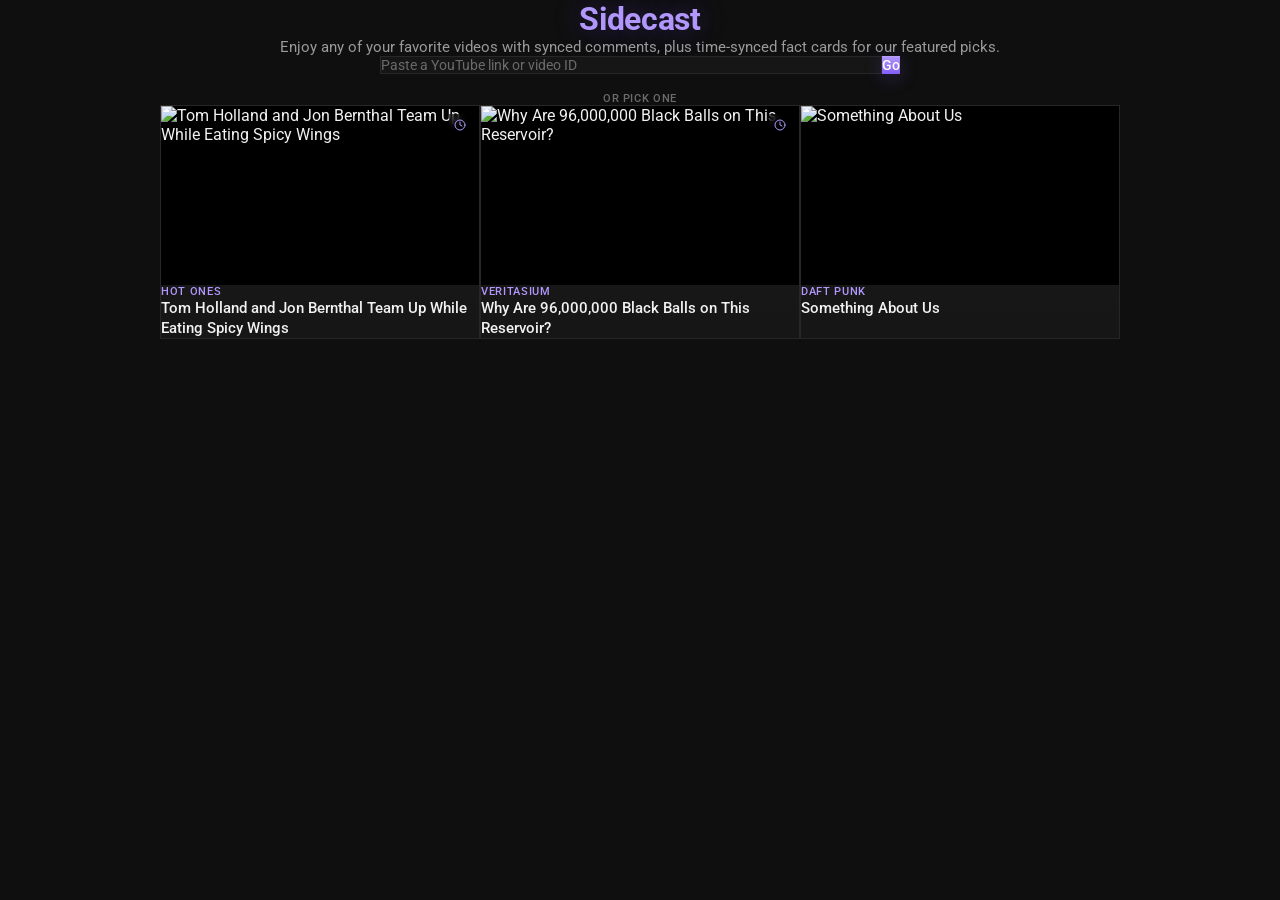
==== frontend/index.html @ b6b3f592 "soften the homepage tagline "Any of your favorite videos" now has an honest caveat - time-synced fac" ====
<!doctype html>
<html lang="en">
<head>
  <meta charset="utf-8" />
  <title>Sidecast</title>
  <link rel="preconnect" href="https://fonts.googleapis.com" />
  <link rel="preconnect" href="https://fonts.gstatic.com" crossorigin />
  <link
    rel="stylesheet"
    href="https://fonts.googleapis.com/css2?family=Roboto:wght@400;500;700&family=Roboto+Mono:wght@400;500&display=swap"
  />
  <link rel="stylesheet" href="https://unpkg.com/open-props" />
  <link rel="stylesheet" href="panel/panel.css" />
  <link rel="stylesheet" href="home.css" />
</head>
<body>
  <div class="home-title">Sidecast</div>
  <div class="home-tagline">Enjoy any of your favorite videos with synced comments, plus time-synced fact cards for our featured picks.</div>

  <form class="paste-form" id="paste-form" autocomplete="off">
    <input
      id="paste-input"
      type="text"
      placeholder="Paste a YouTube link or video ID"
      aria-label="YouTube link or video ID"
      spellcheck="false"
    />
    <button type="submit" id="paste-button">Go</button>
  </form>
  <div class="paste-error" id="paste-error"></div>

  <div class="home-section-label">or pick one</div>
  <div class="video-grid" id="video-grid"></div>

  <div id="modal-backdrop">
    <div id="modal-card">
      <a id="modal-back" class="icon-back-button" href="#" aria-label="Close" title="Close">&larr;</a>
      <div id="modal-thumb">
        <img id="modal-thumb-img" src="" alt="" />
        <button id="modal-start-button" type="button">Start Sidecast</button>
      </div>
      <div id="modal-info">
        <div id="modal-channel"></div>
        <div id="modal-title"></div>
      </div>
    </div>
  </div>

  <script type="module">
    import { API_BASE } from "./panel/panel.js";

    const VIDEOS = [
      {
        id: "mc9WVVAUQGE",
        title: "Tom Holland and Jon Bernthal Team Up While Eating Spicy Wings",
        channel: "Hot Ones",
        timeSynced: true,
      },
      {
        id: "uxPdPpi5W4o",
        title: "Why Are 96,000,000 Black Balls on This Reservoir?",
        channel: "Veritasium",
        timeSynced: true,
      },
      {
        id: "sOS9aOIXPEk",
        title: "Something About Us",
        channel: "Daft Punk",
      },
    ];

    const SYNC_ICON =
      '<svg viewBox="0 0 24 24" fill="none" stroke="currentColor" stroke-width="2" stroke-linecap="round" stroke-linejoin="round"><circle cx="12" cy="12" r="10"/><polyline points="12 6 12 12 16 14"/></svg>';

    // Local dev points the watch page at a local backend via ?api=...;
    // carry that through so this homepage works the same way whether it's
    // loaded locally or from the eventual hosted link.
    const api = new URLSearchParams(location.search).get("api");

    function watchUrl(videoId) {
      const params = new URLSearchParams({ v: videoId });
      if (api) params.set("api", api);
      return `webapp/index.html?${params.toString()}`;
    }

    const grid = document.getElementById("video-grid");
    for (const video of VIDEOS) {
      const card = document.createElement("a");
      card.className = "video-card";
      card.href = watchUrl(video.id);

      const syncBadge = video.timeSynced
        ? `<div class="sync-badge" title="Fact cards are synced to real moments in this video">${SYNC_ICON}</div>`
        : "";
      card.innerHTML = `
        <div class="video-thumb">
          <img src="https://img.youtube.com/vi/${video.id}/hqdefault.jpg" alt="${video.title}" loading="lazy" />
          ${syncBadge}
        </div>
        <div class="video-info">
          <div class="video-channel">${video.channel}</div>
          <div class="video-title">${video.title}</div>
        </div>
      `;
      // A real link (so right-click / open-in-new-tab still works and
      // falls back to the watch page's own start button), but a plain
      // click opens the start popup instead of navigating immediately.
      card.addEventListener("click", (e) => {
        e.preventDefault();
        openModal(video);
      });
      grid.appendChild(card);
    }

    // Accepts the shapes people actually paste: a full watch URL, a share
    // link, a /shorts/ or /embed/ URL, or the bare 11-character ID.
    function parseVideoId(raw) {
      const input = raw.trim();
      if (!input) return null;
      if (/^[\w-]{11}$/.test(input)) return input;

      let url;
      try {
        url = new URL(input.includes("://") ? input : `https://${input}`);
      } catch {
        return null;
      }

      const host = url.hostname.replace(/^www\./, "");
      if (host === "youtu.be") {
        const id = url.pathname.slice(1).split("/")[0];
        return /^[\w-]{11}$/.test(id) ? id : null;
      }
      if (host !== "youtube.com" && host !== "m.youtube.com" && host !== "music.youtube.com") {
        return null;
      }

      const v = url.searchParams.get("v");
      if (v && /^[\w-]{11}$/.test(v)) return v;

      const match = url.pathname.match(/^\/(?:shorts|embed|live|v)\/([\w-]{11})/);
      return match ? match[1] : null;
    }

    const pasteForm = document.getElementById("paste-form");
    const pasteInput = document.getElementById("paste-input");
    const pasteButton = document.getElementById("paste-button");
    const pasteError = document.getElementById("paste-error");

    pasteInput.addEventListener("input", () => {
      pasteError.textContent = "";
    });

    pasteForm.addEventListener("submit", async (e) => {
      e.preventDefault();
      const videoId = parseVideoId(pasteInput.value);
      if (!videoId) {
        pasteError.textContent = "That doesn't look like a YouTube link or video ID.";
        return;
      }

      pasteError.textContent = "";
      pasteButton.disabled = true;
      pasteButton.textContent = "…";

      // Look the video up before opening the modal so a typo'd-but-valid ID
      // fails here with a message, instead of opening a modal that then
      // breaks on the expensive preload.
      try {
        const res = await fetch(`${API_BASE}/video/${videoId}`);
        if (!res.ok) throw new Error(String(res.status));
        const meta = await res.json();
        openModal({ id: videoId, title: meta.title, channel: meta.channel_title });
      } catch (err) {
        console.error("video lookup failed", err);
        pasteError.textContent = "Couldn't find that video. Check the link and try again.";
      } finally {
        pasteButton.disabled = false;
        pasteButton.textContent = "Go";
      }
    });

    const backdrop = document.getElementById("modal-backdrop");
    const modalBack = document.getElementById("modal-back");
    const modalThumb = document.getElementById("modal-thumb");
    const modalThumbImg = document.getElementById("modal-thumb-img");
    const modalStartButton = document.getElementById("modal-start-button");
    const modalChannel = document.getElementById("modal-channel");
    const modalTitle = document.getElementById("modal-title");

    let activeVideo = null;

    function openModal(video) {
      activeVideo = video;
      modalThumbImg.src = `https://img.youtube.com/vi/${video.id}/hqdefault.jpg`;
      modalThumbImg.alt = video.title;
      modalChannel.textContent = video.channel;
      modalTitle.textContent = video.title;
      modalThumb.innerHTML = "";
      modalThumb.appendChild(modalThumbImg);
      modalThumb.appendChild(modalStartButton);
      modalStartButton.disabled = false;
      modalStartButton.textContent = "Start Sidecast";
      backdrop.classList.add("visible");
    }

    function closeModal() {
      backdrop.classList.remove("visible");
      activeVideo = null;
    }

    modalBack.addEventListener("click", (e) => {
      e.preventDefault();
      closeModal();
    });
    backdrop.addEventListener("click", (e) => {
      if (e.target === backdrop) closeModal();
    });
    document.addEventListener("keydown", (e) => {
      if (e.key === "Escape" && backdrop.classList.contains("visible")) closeModal();
    });

    // Fetch comments and insights (the expensive Gemini + Parallel Search
    // part) here, before navigating - so by the time the watch page opens,
    // the player, comments, and fact cards are all already ready, instead
    // of the viewer landing on a page that then has to load.
    modalStartButton.addEventListener("click", async () => {
      const video = activeVideo;
      if (!video) return;

      modalStartButton.disabled = true;
      modalThumb.innerHTML = `
        <div class="modal-loading">
          <div class="loading-spinner"></div>
          <div>Setting up Sidecast…</div>
        </div>
      `;

      try {
        const [commentsRes, insightsRes] = await Promise.all([
          fetch(`${API_BASE}/comments/${video.id}`),
          fetch(`${API_BASE}/video/${video.id}/insights`),
        ]);
        const [comments, insights] = await Promise.all([commentsRes.json(), insightsRes.json()]);
        sessionStorage.setItem(`sidecast:preload:${video.id}`, JSON.stringify({ comments, insights }));
      } catch (err) {
        console.error("preload failed, watch page will load its own data", err);
      }

      location.href = watchUrl(video.id);
    });
  </script>
</body>
</html>
---- frontend/panel/panel.css ----
:root {
  /* Open Props --violet-5 / --violet-3 - a calibrated token, not a guessed hex */
  --accent: #845ef7;
  --accent-text: #b197fc;
  --accent-soft: rgba(132, 94, 247, 0.14);
  --accent-border: rgba(132, 94, 247, 0.22);
  --accent-gradient: linear-gradient(180deg, var(--accent-text), var(--accent));

  /* A thin top-edge highlight, the way light catches the top of a glossy
     surface - layered onto box-shadow alongside a real shadow/glow, never
     used alone. */
  --gloss-highlight: inset 0 1px 0 rgba(255, 255, 255, 0.08);
  --gloss-glow: 0 4px 18px rgba(132, 94, 247, 0.25);
  --gloss-glow-strong: 0 6px 22px rgba(132, 94, 247, 0.4);

  --font-ui: "Roboto", -apple-system, BlinkMacSystemFont, sans-serif;
  --font-mono: "Roboto Mono", ui-monospace, "SFMono-Regular", monospace;
}

* {
  box-sizing: border-box;
}

body {
  margin: 0;
}

#app {
  position: relative;
  display: flex;
  height: 100vh;
  background: #0f0f0f;
  font-family: var(--font-ui);
}

.loading-spinner {
  width: 32px;
  height: 32px;
  border-radius: var(--radius-round);
  border: 3px solid var(--accent-soft);
  border-top-color: var(--accent);
  animation: spin 0.9s linear infinite;
}

@keyframes spin {
  to {
    transform: rotate(360deg);
  }
}

#start-feed {
  height: 100%;
  display: flex;
  flex-direction: column;
  align-items: center;
  justify-content: center;
  gap: var(--size-4);
  padding: var(--size-6);
  text-align: center;
}

#start-feed-button {
  padding: 10px 20px;
  border: none;
  border-radius: var(--radius-2);
  background: var(--accent-gradient);
  color: #fff;
  font-family: var(--font-ui);
  font-size: 14px;
  font-weight: 500;
  cursor: pointer;
  box-shadow: var(--gloss-highlight), var(--gloss-glow);
  transition: box-shadow 0.15s var(--ease-2), transform 0.15s var(--ease-2), filter 0.15s var(--ease-2);
}

#start-feed-button:hover {
  filter: brightness(1.08);
  box-shadow: var(--gloss-highlight), var(--gloss-glow-strong);
  transform: translateY(-1px);
}

#start-feed-button:active {
  transform: translateY(0);
  filter: brightness(0.96);
}

#start-feed-hint {
  max-width: 220px;
  font-family: var(--font-mono);
  font-size: 12px;
  color: #9a9a9a;
  line-height: 1.4;
}

#main {
  flex: 1 1 auto;
  display: flex;
  flex-direction: column;
  min-width: 360px;
}

#divider {
  flex: 0 0 6px;
  position: relative;
  cursor: col-resize;
}

#divider::after {
  content: "";
  position: absolute;
  inset: 0 2px;
  background: #303030;
  transition: background 0.15s ease;
}

#divider:hover::after,
#divider.dragging::after {
  background: var(--accent);
}

#video-header {
  display: flex;
  align-items: center;
  gap: var(--size-3);
  padding: var(--size-3) var(--size-4);
  border-bottom: 1px solid #272727;
}

/* Shared by the watch page's back-to-homepage arrow and the homepage
   picker's own back arrow (in its video-start popup), so both read as the
   same control. */
.icon-back-button {
  flex: 0 0 auto;
  display: inline-flex;
  align-items: center;
  justify-content: center;
  width: 32px;
  height: 32px;
  border-radius: var(--radius-2);
  background: linear-gradient(180deg, var(--accent-border), var(--accent-soft));
  border: 1px solid var(--accent-border);
  color: var(--accent-text);
  font-size: 16px;
  line-height: 1;
  text-decoration: none;
  box-shadow: var(--gloss-highlight);
  backdrop-filter: blur(6px);
  transition: box-shadow 0.15s var(--ease-2), background 0.15s var(--ease-2);
  cursor: pointer;
}

.icon-back-button:hover {
  background: linear-gradient(180deg, var(--accent-border), var(--accent-border));
  box-shadow: var(--gloss-highlight), var(--gloss-glow);
}

#video-meta {
  flex: 1;
  min-width: 0;
}

#video-title {
  font-size: 15px;
  font-weight: 500;
  color: #f1f1f1;
  line-height: 1.35;
}

#video-channel {
  margin-top: var(--size-1);
  font-family: var(--font-mono);
  font-size: 12px;
  color: #aaa;
}

#player {
  flex: 1;
  min-height: 0;
}

#chat-column {
  position: relative;
  flex: 0 0 auto;
  width: 380px;
  min-width: 280px;
  display: flex;
  flex-direction: column;
}

.panel-label {
  display: flex;
  align-items: center;
  justify-content: space-between;
  gap: var(--size-2);
  padding: var(--size-3) var(--size-4);
  font-family: var(--font-mono);
  font-size: 11px;
  font-weight: 500;
  letter-spacing: 0.06em;
  text-transform: uppercase;
  color: var(--accent-text);
  border-bottom: 1px solid #272727;
}

.fact-timeline {
  flex: 0 0 auto;
  border-bottom: 1px solid #272727;
  background: linear-gradient(180deg, #1c1c1c, #161616);
}

.fact-timeline-toggle {
  width: 100%;
  display: flex;
  align-items: center;
  gap: var(--size-2);
  padding: var(--size-2) var(--size-4);
  border: none;
  background: none;
  color: var(--accent-text);
  font-family: var(--font-mono);
  font-size: 11px;
  font-weight: 500;
  letter-spacing: 0.06em;
  text-transform: uppercase;
  cursor: pointer;
}

.fact-timeline-title {
  flex: 1;
  text-align: left;
}

.fact-timeline-count {
  padding: 1px 6px;
  border-radius: var(--radius-round);
  background: var(--accent-border);
  font-size: 10px;
}

.fact-timeline-toggle svg {
  flex: 0 0 auto;
  width: 14px;
  height: 14px;
  transition: transform 0.15s var(--ease-2);
}

.fact-timeline.expanded .fact-timeline-toggle svg {
  transform: rotate(180deg);
}

.fact-timeline-list {
  max-height: 0;
  overflow: hidden;
  transition: max-height 0.2s var(--ease-2);
}

.fact-timeline.expanded .fact-timeline-list {
  max-height: 260px;
  overflow-y: auto;
}

.fact-timeline-item {
  width: 100%;
  display: flex;
  align-items: center;
  gap: var(--size-2);
  padding: var(--size-2) var(--size-4);
  border: none;
  border-top: 1px solid #1e1e1e;
  background: none;
  color: inherit;
  text-align: left;
  cursor: pointer;
  transition: background 0.1s var(--ease-2);
}

.fact-timeline-item:hover {
  background: var(--accent-soft);
}

.fact-timeline-item-icon {
  flex: 0 0 auto;
  display: flex;
  color: var(--accent-text);
}

.fact-timeline-item-icon svg {
  width: 14px;
  height: 14px;
}

.fact-timeline-item-headline {
  flex: 1;
  min-width: 0;
  font-size: 12px;
  color: #e1e1e1;
  overflow: hidden;
  text-overflow: ellipsis;
  white-space: nowrap;
}

.fact-timeline-item-time {
  flex: 0 0 auto;
  font-family: var(--font-mono);
  font-size: 11px;
  color: var(--accent-text);
}

#panel {
  flex: 1;
  overflow-y: auto;
  min-height: 0;
}

.comment-list {
  display: flex;
  flex-direction: column;
}

.loading {
  padding: var(--size-4);
  font-family: var(--font-mono);
  font-size: 12px;
  color: #aaa;
}

.summary-card {
  padding: var(--size-4);
  border-bottom: 1px solid #272727;
  background: linear-gradient(180deg, #1c1c1c, #161616);
  box-shadow: inset 0 1px 0 rgba(255, 255, 255, 0.04);
}

.summary-label {
  font-family: var(--font-mono);
  font-size: 11px;
  font-weight: 500;
  text-transform: uppercase;
  letter-spacing: 0.06em;
  color: #8a8a8a;
  margin-bottom: var(--size-2);
}

.summary-text {
  font-size: 13px;
  color: #e1e1e1;
  line-height: 1.5;
}

.comment-feed {
  display: flex;
  flex-direction: column;
}

.comment {
  display: flex;
  gap: var(--size-3);
  padding: var(--size-2) var(--size-4);
  border-bottom: 1px solid #1e1e1e;
}

.avatar {
  flex-shrink: 0;
  width: 32px;
  height: 32px;
  border-radius: var(--radius-round);
  object-fit: cover;
  background: #272727;
}

.comment-body {
  flex: 1;
  min-width: 0;
}

.comment-header {
  display: flex;
  align-items: baseline;
  flex-wrap: wrap;
  gap: var(--size-2);
  margin-bottom: 2px;
}

.author {
  font-weight: 500;
  font-size: 13px;
  color: #f1f1f1;
}

.posted-at {
  font-family: var(--font-mono);
  font-size: 11px;
  color: #8a8a8a;
}

.comment-text {
  font-size: 13px;
  color: #e1e1e1;
  line-height: 1.4;
  white-space: pre-wrap;
  overflow-wrap: anywhere;
}

.likes {
  display: inline-flex;
  align-items: center;
  gap: 4px;
  margin-top: var(--size-1);
  font-family: var(--font-mono);
  font-size: 11px;
  color: #8a8a8a;
}

.likes svg {
  width: 13px;
  height: 13px;
}

.insight-card {
  padding: var(--size-2) var(--size-4);
  border-bottom: 1px solid #1e1e1e;
  background: linear-gradient(180deg, var(--accent-soft), rgba(132, 94, 247, 0.06));
  border-left: 3px solid var(--accent);
  box-shadow: inset 0 1px 0 rgba(255, 255, 255, 0.05);
}

.insight-label {
  display: inline-flex;
  align-items: center;
  gap: 4px;
  font-family: var(--font-mono);
  font-size: 10px;
  font-weight: 500;
  text-transform: uppercase;
  letter-spacing: 0.06em;
  color: var(--accent-text);
  background: var(--accent-border);
  padding: 2px var(--size-2);
  border-radius: var(--radius-round);
  margin-bottom: var(--size-1);
}

.insight-label svg {
  width: 11px;
  height: 11px;
}

.insight-headline {
  font-size: 14px;
  font-weight: 700;
  color: #f1f1f1;
  line-height: 1.3;
  margin-bottom: 4px;
}

.insight-video-reference {
  font-size: 11px;
  font-style: italic;
  color: #8a8a8a;
  line-height: 1.4;
  margin-bottom: var(--size-2);
  padding-left: 6px;
  border-left: 2px solid var(--accent-border);
}

.insight-text {
  font-size: 13px;
  color: #ede9fe;
  line-height: 1.4;
}

.insight-source {
  display: inline-flex;
  align-items: center;
  gap: 4px;
  margin-top: var(--size-2);
  font-family: var(--font-mono);
  font-size: 11px;
  color: var(--accent-text);
  text-decoration: none;
}

.insight-source svg {
  width: 12px;
  height: 12px;
}

.insight-source:hover {
  text-decoration: underline;
}

.jump-to-current {
  position: absolute;
  bottom: var(--size-4);
  left: 50%;
  z-index: 5;
  display: flex;
  align-items: center;
  gap: 6px;
  padding: 8px 16px;
  border: 1px solid var(--accent-border);
  border-radius: var(--radius-round);
  background: linear-gradient(180deg, var(--accent-border), var(--accent-soft));
  backdrop-filter: blur(6px);
  color: var(--accent-text);
  font-family: var(--font-mono);
  font-size: 12px;
  font-weight: 500;
  cursor: pointer;
  box-shadow: var(--gloss-highlight), 0 4px 14px rgba(0, 0, 0, 0.35), var(--gloss-glow);
  opacity: 0;
  pointer-events: none;
  transform: translate(-50%, 8px);
  transition: opacity 0.2s var(--ease-2), transform 0.2s var(--ease-2);
}

.jump-to-current.visible {
  opacity: 1;
  pointer-events: auto;
  transform: translate(-50%, 0);
}

.jump-to-current svg {
  width: 14px;
  height: 14px;
}
---- frontend/home.css ----
body {
  margin: 0;
  min-height: 100vh;
  background: #0f0f0f;
  font-family: var(--font-ui);
  color: #f1f1f1;
  display: flex;
  flex-direction: column;
  align-items: center;
  padding: var(--size-8) var(--size-4);
}

.home-title {
  font-size: 32px;
  font-weight: 700;
  letter-spacing: -0.01em;
  color: var(--accent-text);
  text-shadow: 0 0 28px rgba(132, 94, 247, 0.35);
}

.home-tagline {
  margin-top: var(--size-2);
  color: #9a9a9a;
  font-size: 15px;
}

.paste-form {
  margin-top: var(--size-7);
  display: flex;
  gap: var(--size-2);
  width: 100%;
  max-width: 520px;
}

#paste-input {
  flex: 1;
  min-width: 0;
  padding: 11px var(--size-4);
  border-radius: var(--radius-round);
  border: 1px solid #272727;
  background: #161616;
  color: #f1f1f1;
  font-family: var(--font-ui);
  font-size: 14px;
  transition: border-color 0.15s var(--ease-2), box-shadow 0.15s var(--ease-2);
}

#paste-input::placeholder {
  color: #6b6b6b;
}

#paste-input:focus {
  outline: none;
  border-color: var(--accent-border);
  box-shadow: var(--gloss-glow);
}

#paste-button {
  flex: none;
  padding: 11px var(--size-5);
  border: none;
  border-radius: var(--radius-round);
  background: var(--accent-gradient);
  color: #fff;
  font-family: var(--font-ui);
  font-size: 14px;
  font-weight: 500;
  cursor: pointer;
  box-shadow: var(--gloss-highlight), var(--gloss-glow);
  transition: filter 0.15s var(--ease-2), transform 0.15s var(--ease-2);
}

#paste-button:hover:not(:disabled) {
  filter: brightness(1.08);
  transform: translateY(-1px);
}

#paste-button:disabled {
  opacity: 0.6;
  cursor: default;
}

.paste-error {
  margin-top: var(--size-2);
  min-height: 18px;
  font-size: 13px;
  color: #f2777a;
}

.home-section-label {
  margin-top: var(--size-5);
  font-size: 11px;
  font-weight: 500;
  letter-spacing: 0.06em;
  text-transform: uppercase;
  color: #6b6b6b;
}

.video-grid {
  margin-top: var(--size-4);
  display: grid;
  grid-template-columns: repeat(auto-fit, minmax(280px, 1fr));
  gap: var(--size-6);
  width: 100%;
  max-width: 960px;
}

.video-card {
  display: flex;
  flex-direction: column;
  border-radius: var(--radius-3);
  overflow: hidden;
  background: linear-gradient(180deg, #1c1c1c, #161616);
  border: 1px solid #272727;
  text-decoration: none;
  color: inherit;
  box-shadow: inset 0 1px 0 rgba(255, 255, 255, 0.04);
  transition: border-color 0.15s var(--ease-2), transform 0.15s var(--ease-2), box-shadow 0.15s var(--ease-2);
}

.video-card:hover {
  border-color: var(--accent-border);
  transform: translateY(-2px);
  box-shadow: inset 0 1px 0 rgba(255, 255, 255, 0.04), var(--gloss-glow);
}

.video-card:hover .video-thumb img {
  transform: scale(1.03);
}

.video-thumb {
  position: relative;
  aspect-ratio: 16 / 9;
  overflow: hidden;
  background: #000;
}

.video-thumb img {
  width: 100%;
  height: 100%;
  object-fit: cover;
  display: block;
  transition: transform 0.2s var(--ease-2);
}

.sync-badge {
  position: absolute;
  top: 8px;
  right: 8px;
  display: flex;
  align-items: center;
  justify-content: center;
  width: 22px;
  height: 22px;
  border-radius: var(--radius-round);
  background: rgba(0, 0, 0, 0.55);
  backdrop-filter: blur(4px);
  color: var(--accent-text);
}

.sync-badge svg {
  width: 12px;
  height: 12px;
}

.video-info {
  padding: var(--size-4);
  display: flex;
  flex-direction: column;
  gap: var(--size-1);
}

.video-channel {
  font-size: 11px;
  font-weight: 500;
  letter-spacing: 0.06em;
  text-transform: uppercase;
  color: var(--accent-text);
}

.video-title {
  font-size: 15px;
  font-weight: 500;
  line-height: 1.35;
}

#modal-backdrop {
  position: fixed;
  inset: 0;
  z-index: 50;
  display: flex;
  align-items: center;
  justify-content: center;
  background: rgba(0, 0, 0, 0.6);
  backdrop-filter: blur(4px);
  opacity: 0;
  pointer-events: none;
  transition: opacity 0.15s var(--ease-2);
}

#modal-backdrop.visible {
  opacity: 1;
  pointer-events: auto;
}

#modal-card {
  position: relative;
  width: 100%;
  max-width: 420px;
  margin: var(--size-4);
  border-radius: var(--radius-3);
  overflow: hidden;
  background: linear-gradient(180deg, #1c1c1c, #161616);
  border: 1px solid var(--accent-border);
  box-shadow: inset 0 1px 0 rgba(255, 255, 255, 0.04), 0 20px 60px rgba(0, 0, 0, 0.5), var(--gloss-glow);
}

#modal-back {
  position: absolute;
  top: var(--size-3);
  left: var(--size-3);
  z-index: 2;
}

#modal-thumb {
  position: relative;
  aspect-ratio: 16 / 9;
  background: #000;
}

#modal-thumb img {
  width: 100%;
  height: 100%;
  object-fit: cover;
  display: block;
}

#modal-start-button {
  position: absolute;
  top: 50%;
  left: 50%;
  transform: translate(-50%, -50%);
  padding: 12px 24px;
  border: none;
  border-radius: var(--radius-round);
  background: var(--accent-gradient);
  color: #fff;
  font-family: var(--font-ui);
  font-size: 15px;
  font-weight: 500;
  cursor: pointer;
  box-shadow: var(--gloss-highlight), 0 6px 20px rgba(0, 0, 0, 0.45), var(--gloss-glow-strong);
  transition: filter 0.15s var(--ease-2), transform 0.15s var(--ease-2);
}

#modal-start-button:hover {
  filter: brightness(1.08);
  transform: translate(-50%, -50%) translateY(-1px);
}

#modal-start-button:disabled {
  opacity: 0;
  pointer-events: none;
}

.modal-loading {
  position: absolute;
  inset: 0;
  display: flex;
  flex-direction: column;
  align-items: center;
  justify-content: center;
  gap: var(--size-3);
  background: rgba(0, 0, 0, 0.55);
  font-family: var(--font-mono);
  font-size: 13px;
  color: #ede9fe;
}

#modal-info {
  padding: var(--size-4);
}

#modal-channel {
  font-size: 11px;
  font-weight: 500;
  letter-spacing: 0.06em;
  text-transform: uppercase;
  color: var(--accent-text);
}

#modal-title {
  margin-top: var(--size-1);
  font-size: 15px;
  font-weight: 500;
  line-height: 1.35;
}
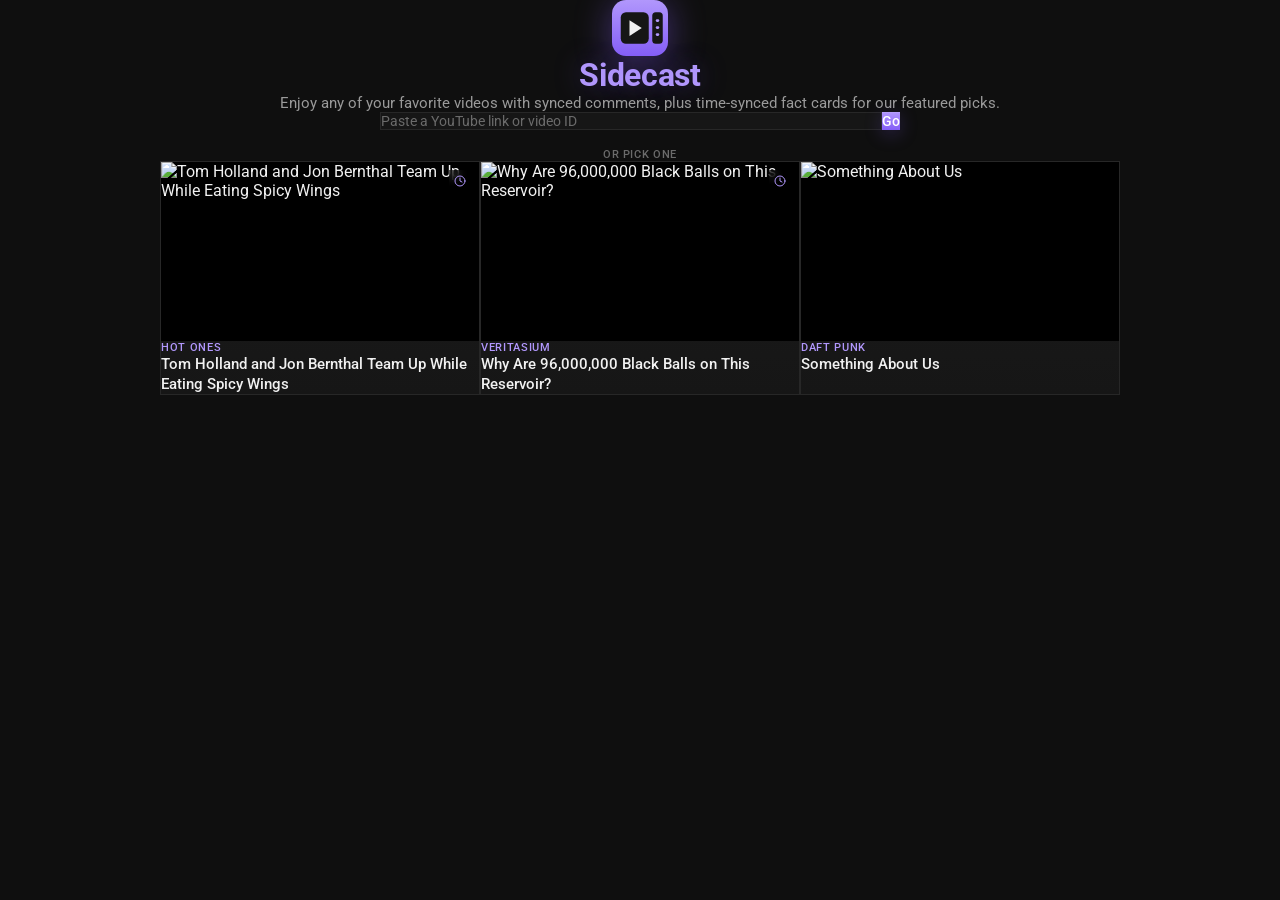
==== commit ab549098: "add a logo/favicon, use it for loading states A simple mark - a video frame with a play triangle, pa" ====
--- a/frontend/index.html
+++ b/frontend/index.html
@@ -3,6 +3,7 @@
 <head>
   <meta charset="utf-8" />
   <title>Sidecast</title>
+  <link rel="icon" type="image/svg+xml" href="favicon.svg" />
   <link rel="preconnect" href="https://fonts.googleapis.com" />
   <link rel="preconnect" href="https://fonts.gstatic.com" crossorigin />
   <link
@@ -14,6 +15,7 @@
   <link rel="stylesheet" href="home.css" />
 </head>
 <body>
+  <img class="home-logo" src="favicon.svg" alt="" />
   <div class="home-title">Sidecast</div>
   <div class="home-tagline">Enjoy any of your favorite videos with synced comments, plus time-synced fact cards for our featured picks.</div>
 
@@ -231,7 +233,7 @@
       modalStartButton.disabled = true;
       modalThumb.innerHTML = `
         <div class="modal-loading">
-          <div class="loading-spinner"></div>
+          <img class="loading-spinner" src="favicon.svg" alt="" />
           <div>Setting up Sidecast…</div>
         </div>
       `;
--- a/frontend/panel/panel.css
+++ b/frontend/panel/panel.css
@@ -36,10 +36,8 @@
 .loading-spinner {
   width: 32px;
   height: 32px;
-  border-radius: var(--radius-round);
-  border: 3px solid var(--accent-soft);
-  border-top-color: var(--accent);
-  animation: spin 0.9s linear infinite;
+  animation: spin 1.1s linear infinite;
+  filter: drop-shadow(0 2px 10px rgba(132, 94, 247, 0.5));
 }
 
 @keyframes spin {
--- a/frontend/home.css
+++ b/frontend/home.css
@@ -10,7 +10,14 @@
   padding: var(--size-8) var(--size-4);
 }
 
+.home-logo {
+  width: 56px;
+  height: 56px;
+  filter: drop-shadow(0 4px 18px rgba(132, 94, 247, 0.45));
+}
+
 .home-title {
+  margin-top: var(--size-3);
   font-size: 32px;
   font-weight: 700;
   letter-spacing: -0.01em;
@@ -233,6 +240,15 @@
   height: 100%;
   object-fit: cover;
   display: block;
+}
+
+/* Beats the rule above on specificity - without this, the loading logo
+   (also an <img> inside #modal-thumb) inherits width/height:100% and fills
+   the whole thumbnail instead of staying icon-sized. */
+#modal-thumb img.loading-spinner {
+  width: 32px;
+  height: 32px;
+  object-fit: contain;
 }
 
 #modal-start-button {
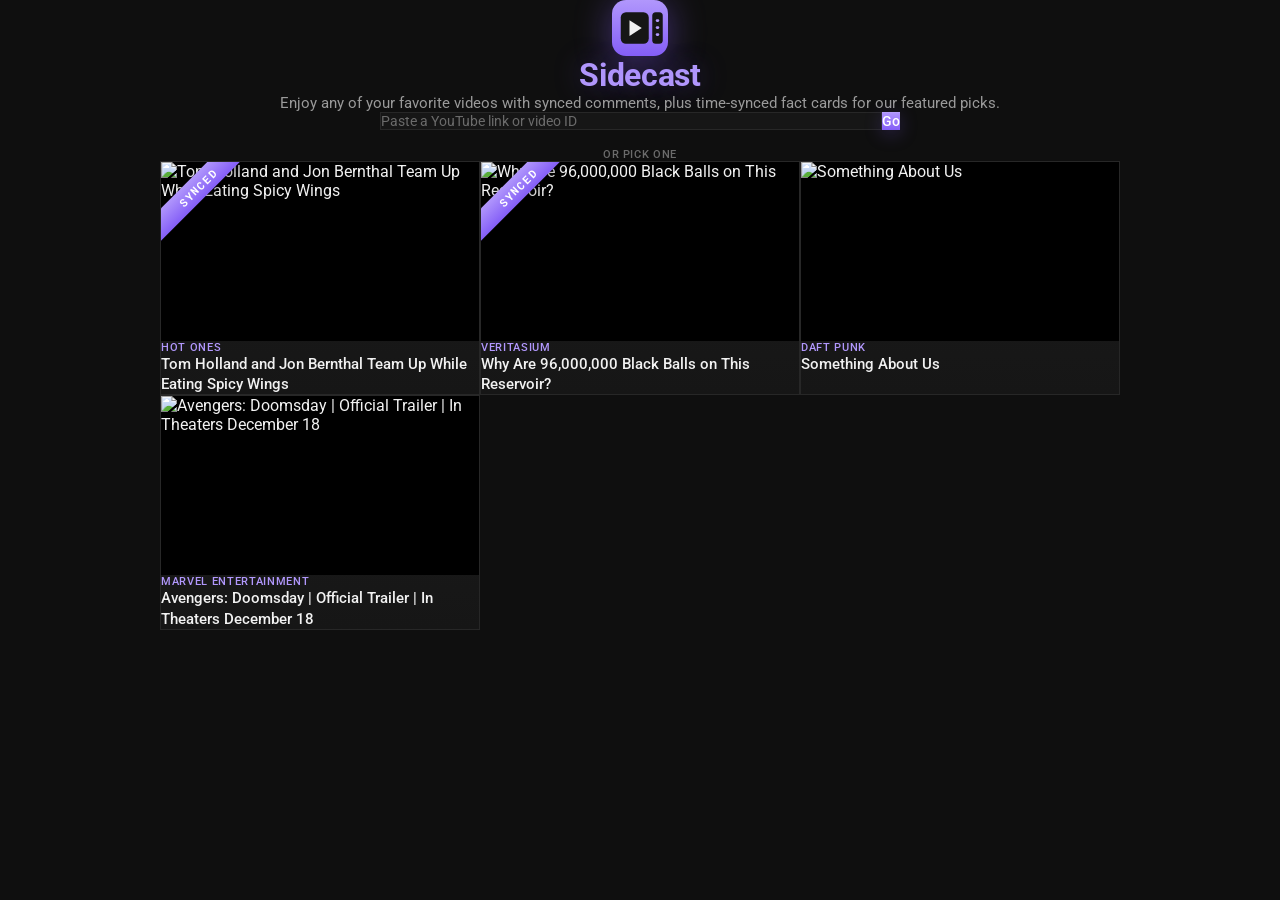
==== commit 7d16f3b9: "redesign the sync badge as a ribbon; swap the 4th video The old small corner icon needed a hover too" ====
--- a/frontend/index.html
+++ b/frontend/index.html
@@ -69,10 +69,12 @@
         title: "Something About Us",
         channel: "Daft Punk",
       },
+      {
+        id: "irVNGjRFZGk",
+        title: "Avengers: Doomsday | Official Trailer | In Theaters December 18",
+        channel: "Marvel Entertainment",
+      },
     ];
-
-    const SYNC_ICON =
-      '<svg viewBox="0 0 24 24" fill="none" stroke="currentColor" stroke-width="2" stroke-linecap="round" stroke-linejoin="round"><circle cx="12" cy="12" r="10"/><polyline points="12 6 12 12 16 14"/></svg>';
 
     // Local dev points the watch page at a local backend via ?api=...;
     // carry that through so this homepage works the same way whether it's
@@ -92,7 +94,7 @@
       card.href = watchUrl(video.id);
 
       const syncBadge = video.timeSynced
-        ? `<div class="sync-badge" title="Fact cards are synced to real moments in this video">${SYNC_ICON}</div>`
+        ? `<div class="sync-badge" title="Fact cards are synced to real moments in this video"><span>Synced</span></div>`
         : "";
       card.innerHTML = `
         <div class="video-thumb">
@@ -191,6 +193,11 @@
     const modalTitle = document.getElementById("modal-title");
 
     let activeVideo = null;
+    // Closing the modal doesn't cancel the in-flight preload fetch below -
+    // it keeps running and navigates once it resolves regardless. Blocking
+    // dismissal while it's in progress avoids the confusing "I cancelled
+    // this" moment where the video page opens anyway a second later.
+    let isStarting = false;
 
     function openModal(video) {
       activeVideo = video;
@@ -203,10 +210,12 @@
       modalThumb.appendChild(modalStartButton);
       modalStartButton.disabled = false;
       modalStartButton.textContent = "Start Sidecast";
+      modalBack.classList.remove("disabled");
       backdrop.classList.add("visible");
     }
 
     function closeModal() {
+      if (isStarting) return;
       backdrop.classList.remove("visible");
       activeVideo = null;
     }
@@ -230,6 +239,8 @@
       const video = activeVideo;
       if (!video) return;
 
+      isStarting = true;
+      modalBack.classList.add("disabled");
       modalStartButton.disabled = true;
       modalThumb.innerHTML = `
         <div class="modal-loading">
--- a/frontend/panel/panel.css
+++ b/frontend/panel/panel.css
@@ -186,6 +186,7 @@
 }
 
 .panel-label {
+  position: relative;
   display: flex;
   align-items: center;
   justify-content: space-between;
@@ -200,32 +201,29 @@
   border-bottom: 1px solid #272727;
 }
 
-.fact-timeline {
+/* Sits inline with "Streamed Chat", on the right - not its own row. */
+.fact-timeline-toggle {
   flex: 0 0 auto;
-  border-bottom: 1px solid #272727;
-  background: linear-gradient(180deg, #1c1c1c, #161616);
-}
-
-.fact-timeline-toggle {
-  width: 100%;
-  display: flex;
-  align-items: center;
-  gap: var(--size-2);
-  padding: var(--size-2) var(--size-4);
+  display: inline-flex;
+  align-items: center;
+  gap: 4px;
+  padding: 3px 8px;
+  border-radius: var(--radius-round);
   border: none;
   background: none;
   color: var(--accent-text);
   font-family: var(--font-mono);
-  font-size: 11px;
+  font-size: 10px;
   font-weight: 500;
   letter-spacing: 0.06em;
   text-transform: uppercase;
   cursor: pointer;
-}
-
-.fact-timeline-title {
-  flex: 1;
-  text-align: left;
+  transition: background 0.15s var(--ease-2);
+}
+
+.fact-timeline-toggle:hover,
+.fact-timeline-toggle.active {
+  background: var(--accent-soft);
 }
 
 .fact-timeline-count {
@@ -237,24 +235,39 @@
 
 .fact-timeline-toggle svg {
   flex: 0 0 auto;
-  width: 14px;
-  height: 14px;
+  width: 12px;
+  height: 12px;
   transition: transform 0.15s var(--ease-2);
 }
 
-.fact-timeline.expanded .fact-timeline-toggle svg {
+.fact-timeline-toggle.active svg {
   transform: rotate(180deg);
 }
 
+/* A floating overlay anchored to .panel-label, not a row in normal flow -
+   opening it drops down over the comment feed below instead of pushing it
+   down, and closing it is instant with no layout to collapse. */
 .fact-timeline-list {
-  max-height: 0;
-  overflow: hidden;
-  transition: max-height 0.2s var(--ease-2);
-}
-
-.fact-timeline.expanded .fact-timeline-list {
-  max-height: 260px;
+  position: absolute;
+  top: 100%;
+  left: 0;
+  right: 0;
+  z-index: 20;
+  max-height: 320px;
   overflow-y: auto;
+  background: linear-gradient(180deg, #1c1c1c, #161616);
+  border-bottom: 1px solid #272727;
+  box-shadow: 0 16px 32px rgba(0, 0, 0, 0.5);
+  opacity: 0;
+  pointer-events: none;
+  transform: translateY(-6px);
+  transition: opacity 0.15s var(--ease-2), transform 0.15s var(--ease-2);
+}
+
+.fact-timeline-list.visible {
+  opacity: 1;
+  pointer-events: auto;
+  transform: translateY(0);
 }
 
 .fact-timeline-item {
@@ -304,6 +317,17 @@
   color: var(--accent-text);
 }
 
+.fact-timeline-divider {
+  padding: var(--size-2) var(--size-4) 4px;
+  border-top: 1px solid #1e1e1e;
+  font-family: var(--font-mono);
+  font-size: 10px;
+  font-weight: 500;
+  letter-spacing: 0.06em;
+  text-transform: uppercase;
+  color: #6b6b6b;
+}
+
 #panel {
   flex: 1;
   overflow-y: auto;
--- a/frontend/home.css
+++ b/frontend/home.css
@@ -150,24 +150,28 @@
   transition: transform 0.2s var(--ease-2);
 }
 
+/* A corner ribbon, not a subtle icon - this is the whole point of the
+   card, so it should read at a glance, not on hover. */
 .sync-badge {
   position: absolute;
-  top: 8px;
-  right: 8px;
-  display: flex;
-  align-items: center;
-  justify-content: center;
-  width: 22px;
-  height: 22px;
-  border-radius: var(--radius-round);
-  background: rgba(0, 0, 0, 0.55);
-  backdrop-filter: blur(4px);
-  color: var(--accent-text);
-}
-
-.sync-badge svg {
-  width: 12px;
-  height: 12px;
+  top: 14px;
+  left: -38px;
+  width: 150px;
+  transform: rotate(-45deg);
+  background: var(--accent-gradient);
+  box-shadow: 0 2px 10px rgba(0, 0, 0, 0.4);
+  text-align: center;
+}
+
+.sync-badge span {
+  display: block;
+  padding: 4px 0;
+  color: #fff;
+  font-family: var(--font-mono);
+  font-size: 11px;
+  font-weight: 700;
+  letter-spacing: 0.1em;
+  text-transform: uppercase;
 }
 
 .video-info {
@@ -227,6 +231,12 @@
   top: var(--size-3);
   left: var(--size-3);
   z-index: 2;
+  transition: opacity 0.15s var(--ease-2);
+}
+
+#modal-back.disabled {
+  opacity: 0.35;
+  pointer-events: none;
 }
 
 #modal-thumb {
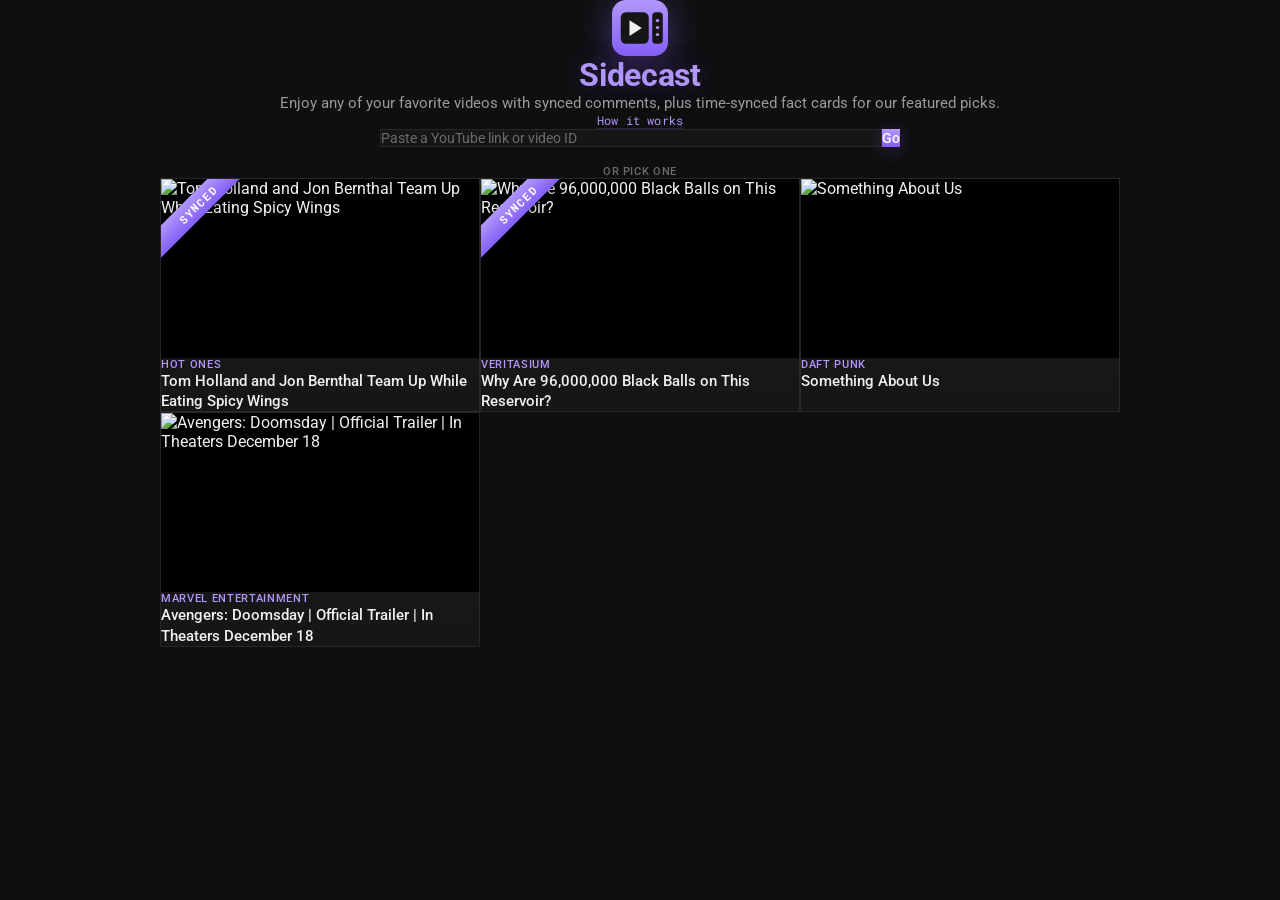
==== commit 8d2961f4: "add a how-to page Brief, numbered steps (pick a video, Start Sidecast, watch/scroll, use the Fact Ti" ====
--- a/frontend/index.html
+++ b/frontend/index.html
@@ -18,6 +18,7 @@
   <img class="home-logo" src="favicon.svg" alt="" />
   <div class="home-title">Sidecast</div>
   <div class="home-tagline">Enjoy any of your favorite videos with synced comments, plus time-synced fact cards for our featured picks.</div>
+  <a class="howto-link" href="how-to.html">How it works</a>
 
   <form class="paste-form" id="paste-form" autocomplete="off">
     <input
--- a/frontend/home.css
+++ b/frontend/home.css
@@ -29,6 +29,21 @@
   margin-top: var(--size-2);
   color: #9a9a9a;
   font-size: 15px;
+}
+
+.howto-link {
+  margin-top: var(--size-3);
+  color: var(--accent-text);
+  font-family: var(--font-mono);
+  font-size: 12px;
+  letter-spacing: 0.02em;
+  text-decoration: none;
+  border-bottom: 1px solid var(--accent-border);
+  transition: border-color 0.15s var(--ease-2);
+}
+
+.howto-link:hover {
+  border-color: var(--accent-text);
 }
 
 .paste-form {
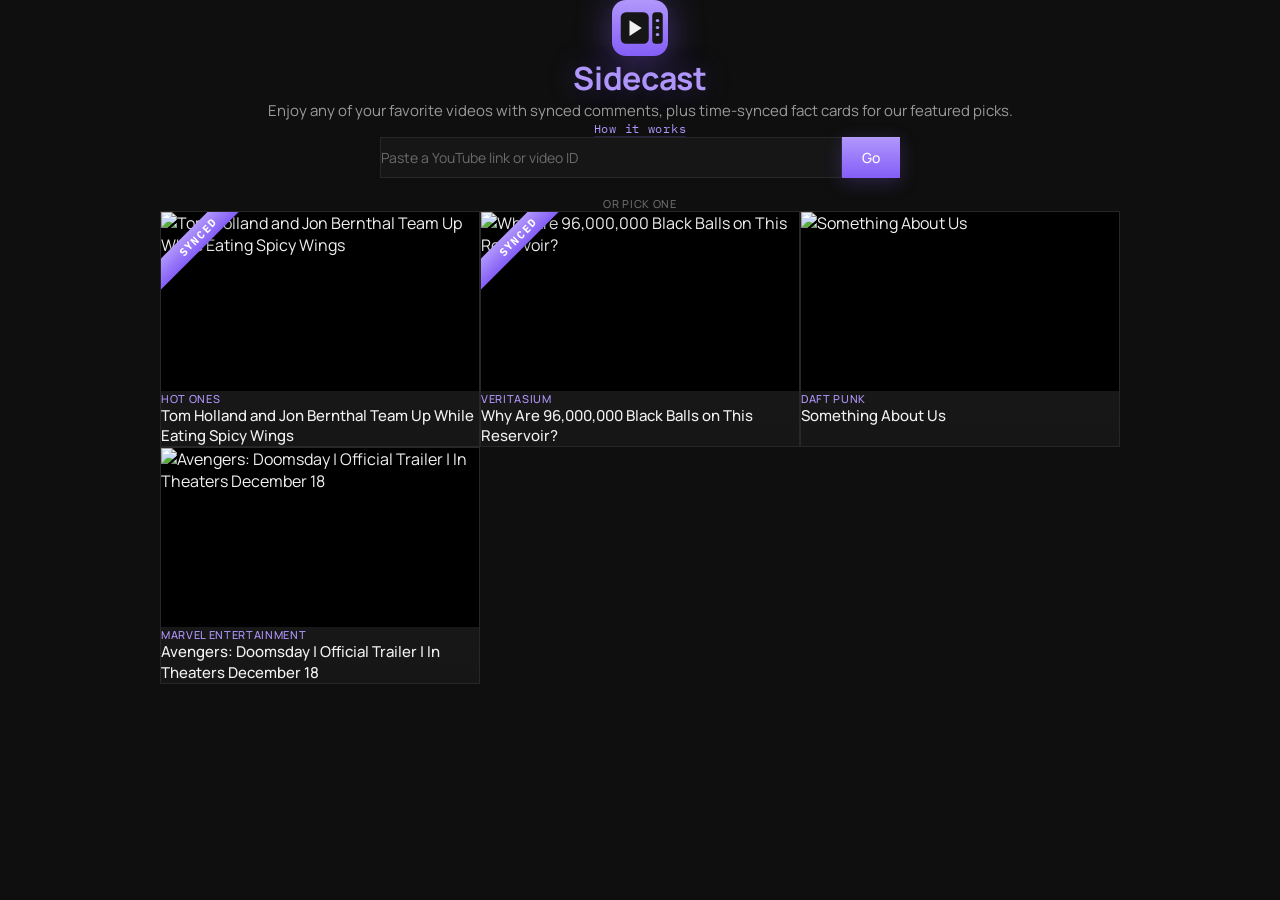
==== commit d5ce0e89: "WIP: design system pass across the frontend Introducing shared tokens.css and a gallery.html specime" ====
--- a/frontend/index.html
+++ b/frontend/index.html
@@ -8,7 +8,7 @@
   <link rel="preconnect" href="https://fonts.gstatic.com" crossorigin />
   <link
     rel="stylesheet"
-    href="https://fonts.googleapis.com/css2?family=Roboto:wght@400;500;700&family=Roboto+Mono:wght@400;500&display=swap"
+    href="https://fonts.googleapis.com/css2?family=Manrope:wght@400;500;700&family=IBM+Plex+Mono:wght@400;500&display=swap"
   />
   <link rel="stylesheet" href="https://unpkg.com/open-props" />
   <link rel="stylesheet" href="panel/panel.css" />
@@ -28,7 +28,7 @@
       aria-label="YouTube link or video ID"
       spellcheck="false"
     />
-    <button type="submit" id="paste-button">Go</button>
+    <button type="submit" id="paste-button" class="btn-primary">Go</button>
   </form>
   <div class="paste-error" id="paste-error"></div>
 
@@ -40,7 +40,7 @@
       <a id="modal-back" class="icon-back-button" href="#" aria-label="Close" title="Close">&larr;</a>
       <div id="modal-thumb">
         <img id="modal-thumb-img" src="" alt="" />
-        <button id="modal-start-button" type="button">Start Sidecast</button>
+        <button id="modal-start-button" class="btn-primary btn-primary--lg" type="button">Start Sidecast</button>
       </div>
       <div id="modal-info">
         <div id="modal-channel"></div>
--- a/frontend/panel/panel.css
+++ b/frontend/panel/panel.css
@@ -1,22 +1,7 @@
-:root {
-  /* Open Props --violet-5 / --violet-3 - a calibrated token, not a guessed hex */
-  --accent: #845ef7;
-  --accent-text: #b197fc;
-  --accent-soft: rgba(132, 94, 247, 0.14);
-  --accent-border: rgba(132, 94, 247, 0.22);
-  --accent-gradient: linear-gradient(180deg, var(--accent-text), var(--accent));
-
-  /* A thin top-edge highlight, the way light catches the top of a glossy
-     surface - layered onto box-shadow alongside a real shadow/glow, never
-     used alone. */
-  --gloss-highlight: inset 0 1px 0 rgba(255, 255, 255, 0.08);
-  --gloss-glow: 0 4px 18px rgba(132, 94, 247, 0.25);
-  --gloss-glow-strong: 0 6px 22px rgba(132, 94, 247, 0.4);
-
-  --font-ui: "Roboto", -apple-system, BlinkMacSystemFont, sans-serif;
-  --font-mono: "Roboto Mono", ui-monospace, "SFMono-Regular", monospace;
-}
-
+@import url("../tokens.css");
+
+/* Color, type, elevation, and motion all live in tokens.css. Everything
+ * below is component styling for the watch page and the comment panel. */
 * {
   box-sizing: border-box;
 }
@@ -29,7 +14,7 @@
   position: relative;
   display: flex;
   height: 100vh;
-  background: #0f0f0f;
+  background: var(--surface-page);
   font-family: var(--font-ui);
 }
 
@@ -37,7 +22,7 @@
   width: 32px;
   height: 32px;
   animation: spin 1.1s linear infinite;
-  filter: drop-shadow(0 2px 10px rgba(132, 94, 247, 0.5));
+  filter: drop-shadow(0 2px 10px rgba(var(--accent-rgb), 0.5));
 }
 
 @keyframes spin {
@@ -46,6 +31,64 @@
   }
 }
 
+/* ---------------------------------------------------------------
+ * Shared button: the accent-gradient/gloss look used by every primary
+ * action (paste-form submit, start-feed, modal start). Component files
+ * only add what's specific to their placement - a size, absolute
+ * positioning, a form-flex rule - never the look itself, so all three
+ * stay visually identical by construction instead of by discipline.
+ * ------------------------------------------------------------- */
+.btn-primary {
+  --btn-size: var(--size-body);
+  display: inline-flex;
+  align-items: center;
+  justify-content: center;
+  padding: 11px 20px;
+  border: none;
+  border-radius: var(--radius-round);
+  background: var(--accent-gradient);
+  color: var(--text-on-accent);
+  font-family: var(--font-ui);
+  font-size: var(--btn-size);
+  font-weight: var(--weight-medium);
+  cursor: pointer;
+  box-shadow: var(--gloss-highlight), var(--gloss-glow);
+  transition: box-shadow var(--motion-hover), filter var(--motion-hover), transform var(--motion-spring);
+}
+
+.btn-primary--lg {
+  --btn-size: var(--size-md);
+  padding: 12px 24px;
+}
+
+.btn-primary:hover:not(:disabled) {
+  filter: brightness(1.08);
+  box-shadow: var(--gloss-highlight), var(--gloss-glow-strong);
+  transform: translateY(var(--lift-sm));
+}
+
+/* A quick press-down on the standard curve, then the release above springs
+   back past rest before settling - the only place in the app that
+   overshoots, reserved for the moment a primary action is actually taken. */
+.btn-primary:active:not(:disabled) {
+  filter: brightness(0.96);
+  transform: translateY(0) scale(0.97);
+  transition-duration: var(--dur-instant);
+  transition-timing-function: var(--ease-standard);
+}
+
+.btn-primary:focus-visible {
+  outline: none;
+  box-shadow: var(--gloss-highlight), var(--gloss-glow), 0 0 0 3px var(--accent-soft);
+}
+
+.btn-primary:disabled {
+  opacity: 0.6;
+  cursor: default;
+  transform: none;
+  filter: none;
+}
+
 #start-feed {
   height: 100%;
   display: flex;
@@ -57,37 +100,12 @@
   text-align: center;
 }
 
-#start-feed-button {
-  padding: 10px 20px;
-  border: none;
-  border-radius: var(--radius-2);
-  background: var(--accent-gradient);
-  color: #fff;
-  font-family: var(--font-ui);
-  font-size: 14px;
-  font-weight: 500;
-  cursor: pointer;
-  box-shadow: var(--gloss-highlight), var(--gloss-glow);
-  transition: box-shadow 0.15s var(--ease-2), transform 0.15s var(--ease-2), filter 0.15s var(--ease-2);
-}
-
-#start-feed-button:hover {
-  filter: brightness(1.08);
-  box-shadow: var(--gloss-highlight), var(--gloss-glow-strong);
-  transform: translateY(-1px);
-}
-
-#start-feed-button:active {
-  transform: translateY(0);
-  filter: brightness(0.96);
-}
-
 #start-feed-hint {
   max-width: 220px;
   font-family: var(--font-mono);
-  font-size: 12px;
-  color: #9a9a9a;
-  line-height: 1.4;
+  font-size: var(--size-xs);
+  color: var(--text-4);
+  line-height: var(--leading-normal);
 }
 
 #main {
@@ -107,8 +125,8 @@
   content: "";
   position: absolute;
   inset: 0 2px;
-  background: #303030;
-  transition: background 0.15s ease;
+  background: var(--line-control);
+  transition: background var(--motion-hover);
 }
 
 #divider:hover::after,
@@ -121,7 +139,7 @@
   align-items: center;
   gap: var(--size-3);
   padding: var(--size-3) var(--size-4);
-  border-bottom: 1px solid #272727;
+  border-bottom: 1px solid var(--line-strong);
 }
 
 /* Shared by the watch page's back-to-homepage arrow and the homepage
@@ -138,18 +156,35 @@
   background: linear-gradient(180deg, var(--accent-border), var(--accent-soft));
   border: 1px solid var(--accent-border);
   color: var(--accent-text);
-  font-size: 16px;
+  font-size: var(--size-lg);
   line-height: 1;
   text-decoration: none;
   box-shadow: var(--gloss-highlight);
-  backdrop-filter: blur(6px);
-  transition: box-shadow 0.15s var(--ease-2), background 0.15s var(--ease-2);
+  backdrop-filter: var(--blur-chrome);
+  transition: box-shadow var(--motion-hover), background var(--motion-hover), transform var(--motion-hover);
   cursor: pointer;
 }
 
 .icon-back-button:hover {
   background: linear-gradient(180deg, var(--accent-border), var(--accent-border));
   box-shadow: var(--gloss-highlight), var(--gloss-glow);
+  transform: translateY(var(--lift-sm));
+}
+
+.icon-back-button:active {
+  transform: translateY(0) scale(0.94);
+  transition-duration: var(--dur-instant);
+}
+
+.icon-back-button:focus-visible {
+  outline: none;
+  box-shadow: var(--gloss-highlight), var(--gloss-glow), 0 0 0 3px var(--accent-soft);
+}
+
+.icon-back-button.disabled {
+  opacity: 0.35;
+  pointer-events: none;
+  transform: none;
 }
 
 #video-meta {
@@ -158,17 +193,17 @@
 }
 
 #video-title {
-  font-size: 15px;
-  font-weight: 500;
-  color: #f1f1f1;
-  line-height: 1.35;
+  font-size: var(--size-md);
+  font-weight: var(--weight-medium);
+  color: var(--text-1);
+  line-height: var(--leading-snug);
 }
 
 #video-channel {
   margin-top: var(--size-1);
   font-family: var(--font-mono);
-  font-size: 12px;
-  color: #aaa;
+  font-size: var(--size-xs);
+  color: var(--text-4);
 }
 
 #player {
@@ -193,12 +228,12 @@
   gap: var(--size-2);
   padding: var(--size-3) var(--size-4);
   font-family: var(--font-mono);
-  font-size: 11px;
-  font-weight: 500;
-  letter-spacing: 0.06em;
+  font-size: var(--size-2xs);
+  font-weight: var(--weight-medium);
+  letter-spacing: var(--tracking-label);
   text-transform: uppercase;
   color: var(--accent-text);
-  border-bottom: 1px solid #272727;
+  border-bottom: 1px solid var(--line-strong);
 }
 
 /* Sits inline with "Streamed Chat", on the right - not its own row. */
@@ -213,31 +248,36 @@
   background: none;
   color: var(--accent-text);
   font-family: var(--font-mono);
-  font-size: 10px;
-  font-weight: 500;
-  letter-spacing: 0.06em;
+  font-size: var(--size-3xs);
+  font-weight: var(--weight-medium);
+  letter-spacing: var(--tracking-label);
   text-transform: uppercase;
   cursor: pointer;
-  transition: background 0.15s var(--ease-2);
+  transition: background var(--motion-hover);
 }
 
 .fact-timeline-toggle:hover,
 .fact-timeline-toggle.active {
   background: var(--accent-soft);
+}
+
+.fact-timeline-toggle:focus-visible {
+  outline: none;
+  box-shadow: 0 0 0 3px var(--accent-soft);
 }
 
 .fact-timeline-count {
   padding: 1px 6px;
   border-radius: var(--radius-round);
   background: var(--accent-border);
-  font-size: 10px;
+  font-size: var(--size-3xs);
 }
 
 .fact-timeline-toggle svg {
   flex: 0 0 auto;
   width: 12px;
   height: 12px;
-  transition: transform 0.15s var(--ease-2);
+  transition: transform var(--motion-hover);
 }
 
 .fact-timeline-toggle.active svg {
@@ -255,13 +295,13 @@
   z-index: 20;
   max-height: 320px;
   overflow-y: auto;
-  background: linear-gradient(180deg, #1c1c1c, #161616);
-  border-bottom: 1px solid #272727;
-  box-shadow: 0 16px 32px rgba(0, 0, 0, 0.5);
+  background: var(--surface-card);
+  border-bottom: 1px solid var(--line-strong);
+  box-shadow: var(--shadow-3);
   opacity: 0;
   pointer-events: none;
   transform: translateY(-6px);
-  transition: opacity 0.15s var(--ease-2), transform 0.15s var(--ease-2);
+  transition: opacity var(--motion-hover), transform var(--motion-hover);
 }
 
 .fact-timeline-list.visible {
@@ -277,16 +317,21 @@
   gap: var(--size-2);
   padding: var(--size-2) var(--size-4);
   border: none;
-  border-top: 1px solid #1e1e1e;
+  border-top: 1px solid var(--line-soft);
   background: none;
   color: inherit;
   text-align: left;
   cursor: pointer;
-  transition: background 0.1s var(--ease-2);
+  transition: background var(--dur-instant) var(--ease-standard);
 }
 
 .fact-timeline-item:hover {
   background: var(--accent-soft);
+}
+
+.fact-timeline-item:focus-visible {
+  outline: none;
+  box-shadow: inset 0 0 0 2px var(--accent-soft);
 }
 
 .fact-timeline-item-icon {
@@ -303,8 +348,8 @@
 .fact-timeline-item-headline {
   flex: 1;
   min-width: 0;
-  font-size: 12px;
-  color: #e1e1e1;
+  font-size: var(--size-xs);
+  color: var(--text-2);
   overflow: hidden;
   text-overflow: ellipsis;
   white-space: nowrap;
@@ -313,19 +358,19 @@
 .fact-timeline-item-time {
   flex: 0 0 auto;
   font-family: var(--font-mono);
-  font-size: 11px;
+  font-size: var(--size-2xs);
   color: var(--accent-text);
 }
 
 .fact-timeline-divider {
   padding: var(--size-2) var(--size-4) 4px;
-  border-top: 1px solid #1e1e1e;
-  font-family: var(--font-mono);
-  font-size: 10px;
-  font-weight: 500;
-  letter-spacing: 0.06em;
+  border-top: 1px solid var(--line-soft);
+  font-family: var(--font-mono);
+  font-size: var(--size-3xs);
+  font-weight: var(--weight-medium);
+  letter-spacing: var(--tracking-label);
   text-transform: uppercase;
-  color: #6b6b6b;
+  color: var(--text-6);
 }
 
 #panel {
@@ -342,31 +387,31 @@
 .loading {
   padding: var(--size-4);
   font-family: var(--font-mono);
-  font-size: 12px;
-  color: #aaa;
+  font-size: var(--size-xs);
+  color: var(--text-4);
 }
 
 .summary-card {
   padding: var(--size-4);
-  border-bottom: 1px solid #272727;
-  background: linear-gradient(180deg, #1c1c1c, #161616);
-  box-shadow: inset 0 1px 0 rgba(255, 255, 255, 0.04);
+  border-bottom: 1px solid var(--line-strong);
+  background: var(--surface-card);
+  box-shadow: var(--gloss-highlight-soft);
 }
 
 .summary-label {
   font-family: var(--font-mono);
-  font-size: 11px;
-  font-weight: 500;
+  font-size: var(--size-2xs);
+  font-weight: var(--weight-medium);
   text-transform: uppercase;
-  letter-spacing: 0.06em;
-  color: #8a8a8a;
+  letter-spacing: var(--tracking-label);
+  color: var(--text-5);
   margin-bottom: var(--size-2);
 }
 
 .summary-text {
-  font-size: 13px;
-  color: #e1e1e1;
-  line-height: 1.5;
+  font-size: var(--size-sm);
+  color: var(--text-2);
+  line-height: var(--leading-relaxed);
 }
 
 .comment-feed {
@@ -378,7 +423,7 @@
   display: flex;
   gap: var(--size-3);
   padding: var(--size-2) var(--size-4);
-  border-bottom: 1px solid #1e1e1e;
+  border-bottom: 1px solid var(--line-soft);
 }
 
 .avatar {
@@ -387,7 +432,7 @@
   height: 32px;
   border-radius: var(--radius-round);
   object-fit: cover;
-  background: #272727;
+  background: var(--line-strong);
 }
 
 .comment-body {
@@ -404,21 +449,21 @@
 }
 
 .author {
-  font-weight: 500;
-  font-size: 13px;
-  color: #f1f1f1;
+  font-weight: var(--weight-medium);
+  font-size: var(--size-sm);
+  color: var(--text-1);
 }
 
 .posted-at {
   font-family: var(--font-mono);
-  font-size: 11px;
-  color: #8a8a8a;
+  font-size: var(--size-2xs);
+  color: var(--text-5);
 }
 
 .comment-text {
-  font-size: 13px;
-  color: #e1e1e1;
-  line-height: 1.4;
+  font-size: var(--size-sm);
+  color: var(--text-2);
+  line-height: var(--leading-normal);
   white-space: pre-wrap;
   overflow-wrap: anywhere;
 }
@@ -429,8 +474,8 @@
   gap: 4px;
   margin-top: var(--size-1);
   font-family: var(--font-mono);
-  font-size: 11px;
-  color: #8a8a8a;
+  font-size: var(--size-2xs);
+  color: var(--text-5);
 }
 
 .likes svg {
@@ -440,10 +485,10 @@
 
 .insight-card {
   padding: var(--size-2) var(--size-4);
-  border-bottom: 1px solid #1e1e1e;
-  background: linear-gradient(180deg, var(--accent-soft), rgba(132, 94, 247, 0.06));
+  border-bottom: 1px solid var(--line-soft);
+  background: linear-gradient(180deg, var(--accent-soft), rgba(var(--accent-rgb), 0.06));
   border-left: 3px solid var(--accent);
-  box-shadow: inset 0 1px 0 rgba(255, 255, 255, 0.05);
+  box-shadow: var(--gloss-highlight-soft);
 }
 
 .insight-label {
@@ -451,10 +496,10 @@
   align-items: center;
   gap: 4px;
   font-family: var(--font-mono);
-  font-size: 10px;
-  font-weight: 500;
+  font-size: var(--size-3xs);
+  font-weight: var(--weight-medium);
   text-transform: uppercase;
-  letter-spacing: 0.06em;
+  letter-spacing: var(--tracking-label);
   color: var(--accent-text);
   background: var(--accent-border);
   padding: 2px var(--size-2);
@@ -468,27 +513,27 @@
 }
 
 .insight-headline {
-  font-size: 14px;
-  font-weight: 700;
-  color: #f1f1f1;
-  line-height: 1.3;
+  font-size: var(--size-body);
+  font-weight: var(--weight-bold);
+  color: var(--text-1);
+  line-height: var(--leading-tight);
   margin-bottom: 4px;
 }
 
 .insight-video-reference {
-  font-size: 11px;
+  font-size: var(--size-2xs);
   font-style: italic;
-  color: #8a8a8a;
-  line-height: 1.4;
+  color: var(--text-5);
+  line-height: var(--leading-normal);
   margin-bottom: var(--size-2);
   padding-left: 6px;
   border-left: 2px solid var(--accent-border);
 }
 
 .insight-text {
-  font-size: 13px;
-  color: #ede9fe;
-  line-height: 1.4;
+  font-size: var(--size-sm);
+  color: var(--accent-tint);
+  line-height: var(--leading-normal);
 }
 
 .insight-source {
@@ -497,7 +542,7 @@
   gap: 4px;
   margin-top: var(--size-2);
   font-family: var(--font-mono);
-  font-size: 11px;
+  font-size: var(--size-2xs);
   color: var(--accent-text);
   text-decoration: none;
 }
@@ -509,6 +554,12 @@
 
 .insight-source:hover {
   text-decoration: underline;
+}
+
+.insight-source:focus-visible {
+  outline: none;
+  box-shadow: 0 0 0 3px var(--accent-soft);
+  border-radius: var(--radius-1);
 }
 
 .jump-to-current {
@@ -523,17 +574,17 @@
   border: 1px solid var(--accent-border);
   border-radius: var(--radius-round);
   background: linear-gradient(180deg, var(--accent-border), var(--accent-soft));
-  backdrop-filter: blur(6px);
-  color: var(--accent-text);
-  font-family: var(--font-mono);
-  font-size: 12px;
-  font-weight: 500;
+  backdrop-filter: var(--blur-chrome);
+  color: var(--accent-text);
+  font-family: var(--font-mono);
+  font-size: var(--size-xs);
+  font-weight: var(--weight-medium);
   cursor: pointer;
-  box-shadow: var(--gloss-highlight), 0 4px 14px rgba(0, 0, 0, 0.35), var(--gloss-glow);
+  box-shadow: var(--gloss-highlight), var(--shadow-2), var(--gloss-glow);
   opacity: 0;
   pointer-events: none;
   transform: translate(-50%, 8px);
-  transition: opacity 0.2s var(--ease-2), transform 0.2s var(--ease-2);
+  transition: opacity var(--motion-enter), transform var(--motion-enter);
 }
 
 .jump-to-current.visible {
@@ -542,6 +593,15 @@
   transform: translate(-50%, 0);
 }
 
+.jump-to-current:hover {
+  box-shadow: var(--gloss-highlight), var(--shadow-2), var(--gloss-glow-strong);
+}
+
+.jump-to-current:focus-visible {
+  outline: none;
+  box-shadow: var(--gloss-highlight), var(--shadow-2), var(--gloss-glow), 0 0 0 3px var(--accent-soft);
+}
+
 .jump-to-current svg {
   width: 14px;
   height: 14px;
--- a/frontend/home.css
+++ b/frontend/home.css
@@ -1,9 +1,9 @@
 body {
   margin: 0;
   min-height: 100vh;
-  background: #0f0f0f;
+  background: var(--surface-page);
   font-family: var(--font-ui);
-  color: #f1f1f1;
+  color: var(--text-1);
   display: flex;
   flex-direction: column;
   align-items: center;
@@ -13,37 +13,43 @@
 .home-logo {
   width: 56px;
   height: 56px;
-  filter: drop-shadow(0 4px 18px rgba(132, 94, 247, 0.45));
+  filter: drop-shadow(0 4px 18px rgba(var(--accent-rgb), 0.45));
 }
 
 .home-title {
   margin-top: var(--size-3);
-  font-size: 32px;
-  font-weight: 700;
-  letter-spacing: -0.01em;
+  font-size: var(--size-display);
+  font-weight: var(--weight-bold);
+  letter-spacing: var(--tracking-display);
   color: var(--accent-text);
-  text-shadow: 0 0 28px rgba(132, 94, 247, 0.35);
+  text-shadow: 0 0 28px rgba(var(--accent-rgb), 0.35);
 }
 
 .home-tagline {
   margin-top: var(--size-2);
-  color: #9a9a9a;
-  font-size: 15px;
+  color: var(--text-4);
+  font-size: var(--size-md);
 }
 
 .howto-link {
   margin-top: var(--size-3);
   color: var(--accent-text);
   font-family: var(--font-mono);
-  font-size: 12px;
-  letter-spacing: 0.02em;
+  font-size: var(--size-xs);
+  letter-spacing: var(--tracking-label);
   text-decoration: none;
   border-bottom: 1px solid var(--accent-border);
-  transition: border-color 0.15s var(--ease-2);
+  transition: border-color var(--motion-hover);
 }
 
 .howto-link:hover {
   border-color: var(--accent-text);
+}
+
+.howto-link:focus-visible {
+  outline: none;
+  box-shadow: 0 0 0 3px var(--accent-soft);
+  border-radius: var(--radius-1);
 }
 
 .paste-form {
@@ -59,63 +65,61 @@
   min-width: 0;
   padding: 11px var(--size-4);
   border-radius: var(--radius-round);
-  border: 1px solid #272727;
-  background: #161616;
-  color: #f1f1f1;
+  border: 1px solid var(--line-strong);
+  background: var(--surface-sunken);
+  color: var(--text-1);
   font-family: var(--font-ui);
-  font-size: 14px;
-  transition: border-color 0.15s var(--ease-2), box-shadow 0.15s var(--ease-2);
+  font-size: var(--size-body);
+  transition: border-color var(--motion-hover), box-shadow var(--motion-hover);
 }
 
 #paste-input::placeholder {
-  color: #6b6b6b;
-}
-
-#paste-input:focus {
+  color: var(--text-6);
+}
+
+#paste-input:focus-visible {
   outline: none;
   border-color: var(--accent-border);
-  box-shadow: var(--gloss-glow);
-}
-
+  box-shadow: var(--gloss-glow), 0 0 0 3px var(--accent-soft);
+}
+
+/* .btn-primary (panel.css) supplies the look; only the form-flex rule and
+   the loading pulse are specific to this button. */
 #paste-button {
   flex: none;
-  padding: 11px var(--size-5);
-  border: none;
-  border-radius: var(--radius-round);
-  background: var(--accent-gradient);
-  color: #fff;
-  font-family: var(--font-ui);
-  font-size: 14px;
-  font-weight: 500;
-  cursor: pointer;
-  box-shadow: var(--gloss-highlight), var(--gloss-glow);
-  transition: filter 0.15s var(--ease-2), transform 0.15s var(--ease-2);
-}
-
-#paste-button:hover:not(:disabled) {
-  filter: brightness(1.08);
-  transform: translateY(-1px);
-}
-
+}
+
+@keyframes paste-button-pulse {
+  0%,
+  100% {
+    opacity: 0.4;
+  }
+  50% {
+    opacity: 0.75;
+  }
+}
+
+/* Runs for exactly the lookup window - the button is disabled only while
+   the "?" placeholder is up, so the pulse itself is the loading signal
+   instead of a separate spinner. */
 #paste-button:disabled {
-  opacity: 0.6;
-  cursor: default;
+  animation: paste-button-pulse var(--dur-ambient) var(--ease-standard) infinite;
 }
 
 .paste-error {
   margin-top: var(--size-2);
   min-height: 18px;
-  font-size: 13px;
-  color: #f2777a;
+  font-size: var(--size-sm);
+  color: var(--danger);
 }
 
 .home-section-label {
   margin-top: var(--size-5);
-  font-size: 11px;
-  font-weight: 500;
-  letter-spacing: 0.06em;
+  font-size: var(--size-2xs);
+  font-weight: var(--weight-medium);
+  letter-spacing: var(--tracking-label);
   text-transform: uppercase;
-  color: #6b6b6b;
+  color: var(--text-6);
 }
 
 .video-grid {
@@ -132,18 +136,24 @@
   flex-direction: column;
   border-radius: var(--radius-3);
   overflow: hidden;
-  background: linear-gradient(180deg, #1c1c1c, #161616);
-  border: 1px solid #272727;
+  background: var(--surface-card);
+  border: 1px solid var(--line-strong);
   text-decoration: none;
   color: inherit;
-  box-shadow: inset 0 1px 0 rgba(255, 255, 255, 0.04);
-  transition: border-color 0.15s var(--ease-2), transform 0.15s var(--ease-2), box-shadow 0.15s var(--ease-2);
+  box-shadow: var(--gloss-highlight-soft);
+  transition: border-color var(--motion-hover), transform var(--motion-glide), box-shadow var(--motion-hover);
 }
 
 .video-card:hover {
   border-color: var(--accent-border);
-  transform: translateY(-2px);
-  box-shadow: inset 0 1px 0 rgba(255, 255, 255, 0.04), var(--gloss-glow);
+  transform: translateY(var(--lift-md));
+  box-shadow: var(--gloss-highlight-soft), var(--gloss-glow);
+}
+
+.video-card:focus-visible {
+  outline: none;
+  border-color: var(--accent-border);
+  box-shadow: var(--gloss-highlight-soft), var(--gloss-glow), 0 0 0 3px var(--accent-soft);
 }
 
 .video-card:hover .video-thumb img {
@@ -162,7 +172,7 @@
   height: 100%;
   object-fit: cover;
   display: block;
-  transition: transform 0.2s var(--ease-2);
+  transition: transform var(--motion-glide);
 }
 
 /* A corner ribbon, not a subtle icon - this is the whole point of the
@@ -174,18 +184,18 @@
   width: 150px;
   transform: rotate(-45deg);
   background: var(--accent-gradient);
-  box-shadow: 0 2px 10px rgba(0, 0, 0, 0.4);
+  box-shadow: var(--shadow-1);
   text-align: center;
 }
 
 .sync-badge span {
   display: block;
   padding: 4px 0;
-  color: #fff;
+  color: var(--text-on-accent);
   font-family: var(--font-mono);
-  font-size: 11px;
-  font-weight: 700;
-  letter-spacing: 0.1em;
+  font-size: var(--size-2xs);
+  font-weight: var(--weight-bold);
+  letter-spacing: var(--tracking-ribbon);
   text-transform: uppercase;
 }
 
@@ -197,17 +207,17 @@
 }
 
 .video-channel {
-  font-size: 11px;
-  font-weight: 500;
-  letter-spacing: 0.06em;
+  font-size: var(--size-2xs);
+  font-weight: var(--weight-medium);
+  letter-spacing: var(--tracking-label);
   text-transform: uppercase;
   color: var(--accent-text);
 }
 
 .video-title {
-  font-size: 15px;
-  font-weight: 500;
-  line-height: 1.35;
+  font-size: var(--size-md);
+  font-weight: var(--weight-medium);
+  line-height: var(--leading-snug);
 }
 
 #modal-backdrop {
@@ -218,10 +228,10 @@
   align-items: center;
   justify-content: center;
   background: rgba(0, 0, 0, 0.6);
-  backdrop-filter: blur(4px);
+  backdrop-filter: var(--blur-scrim);
   opacity: 0;
   pointer-events: none;
-  transition: opacity 0.15s var(--ease-2);
+  transition: opacity var(--motion-hover);
 }
 
 #modal-backdrop.visible {
@@ -236,9 +246,9 @@
   margin: var(--size-4);
   border-radius: var(--radius-3);
   overflow: hidden;
-  background: linear-gradient(180deg, #1c1c1c, #161616);
+  background: var(--surface-card);
   border: 1px solid var(--accent-border);
-  box-shadow: inset 0 1px 0 rgba(255, 255, 255, 0.04), 0 20px 60px rgba(0, 0, 0, 0.5), var(--gloss-glow);
+  box-shadow: var(--gloss-highlight-soft), var(--shadow-4), var(--gloss-glow);
 }
 
 #modal-back {
@@ -246,12 +256,6 @@
   top: var(--size-3);
   left: var(--size-3);
   z-index: 2;
-  transition: opacity 0.15s var(--ease-2);
-}
-
-#modal-back.disabled {
-  opacity: 0.35;
-  pointer-events: none;
 }
 
 #modal-thumb {
@@ -276,30 +280,30 @@
   object-fit: contain;
 }
 
-#modal-start-button {
+/* .btn-primary + .btn-primary--lg (panel.css) supply the look. Centering
+   is keyed to the structural position (any primary button inside a modal
+   thumb overlays it) rather than to id="modal-start-button" specifically,
+   so the same markup works unmodified wherever a start button sits over a
+   thumbnail - including the gallery's standalone specimen. */
+#modal-thumb .btn-primary {
   position: absolute;
   top: 50%;
   left: 50%;
   transform: translate(-50%, -50%);
-  padding: 12px 24px;
-  border: none;
-  border-radius: var(--radius-round);
-  background: var(--accent-gradient);
-  color: #fff;
-  font-family: var(--font-ui);
-  font-size: 15px;
-  font-weight: 500;
-  cursor: pointer;
-  box-shadow: var(--gloss-highlight), 0 6px 20px rgba(0, 0, 0, 0.45), var(--gloss-glow-strong);
-  transition: filter 0.15s var(--ease-2), transform 0.15s var(--ease-2);
-}
-
-#modal-start-button:hover {
-  filter: brightness(1.08);
-  transform: translate(-50%, -50%) translateY(-1px);
-}
-
-#modal-start-button:disabled {
+  box-shadow: var(--gloss-highlight), var(--shadow-2), var(--gloss-glow-strong);
+}
+
+#modal-thumb .btn-primary:hover:not(:disabled) {
+  transform: translate(-50%, -50%) translateY(var(--lift-sm));
+}
+
+#modal-thumb .btn-primary:active:not(:disabled) {
+  transform: translate(-50%, -50%) scale(0.97);
+}
+
+/* Hidden entirely rather than dimmed while the modal-loading overlay is
+   up - a dimmed-but-present button would suggest it's still clickable. */
+#modal-thumb .btn-primary:disabled {
   opacity: 0;
   pointer-events: none;
 }
@@ -314,8 +318,8 @@
   gap: var(--size-3);
   background: rgba(0, 0, 0, 0.55);
   font-family: var(--font-mono);
-  font-size: 13px;
-  color: #ede9fe;
+  font-size: var(--size-sm);
+  color: var(--accent-tint);
 }
 
 #modal-info {
@@ -323,16 +327,16 @@
 }
 
 #modal-channel {
-  font-size: 11px;
-  font-weight: 500;
-  letter-spacing: 0.06em;
+  font-size: var(--size-2xs);
+  font-weight: var(--weight-medium);
+  letter-spacing: var(--tracking-label);
   text-transform: uppercase;
   color: var(--accent-text);
 }
 
 #modal-title {
   margin-top: var(--size-1);
-  font-size: 15px;
-  font-weight: 500;
-  line-height: 1.35;
-}
+  font-size: var(--size-md);
+  font-weight: var(--weight-medium);
+  line-height: var(--leading-snug);
+}
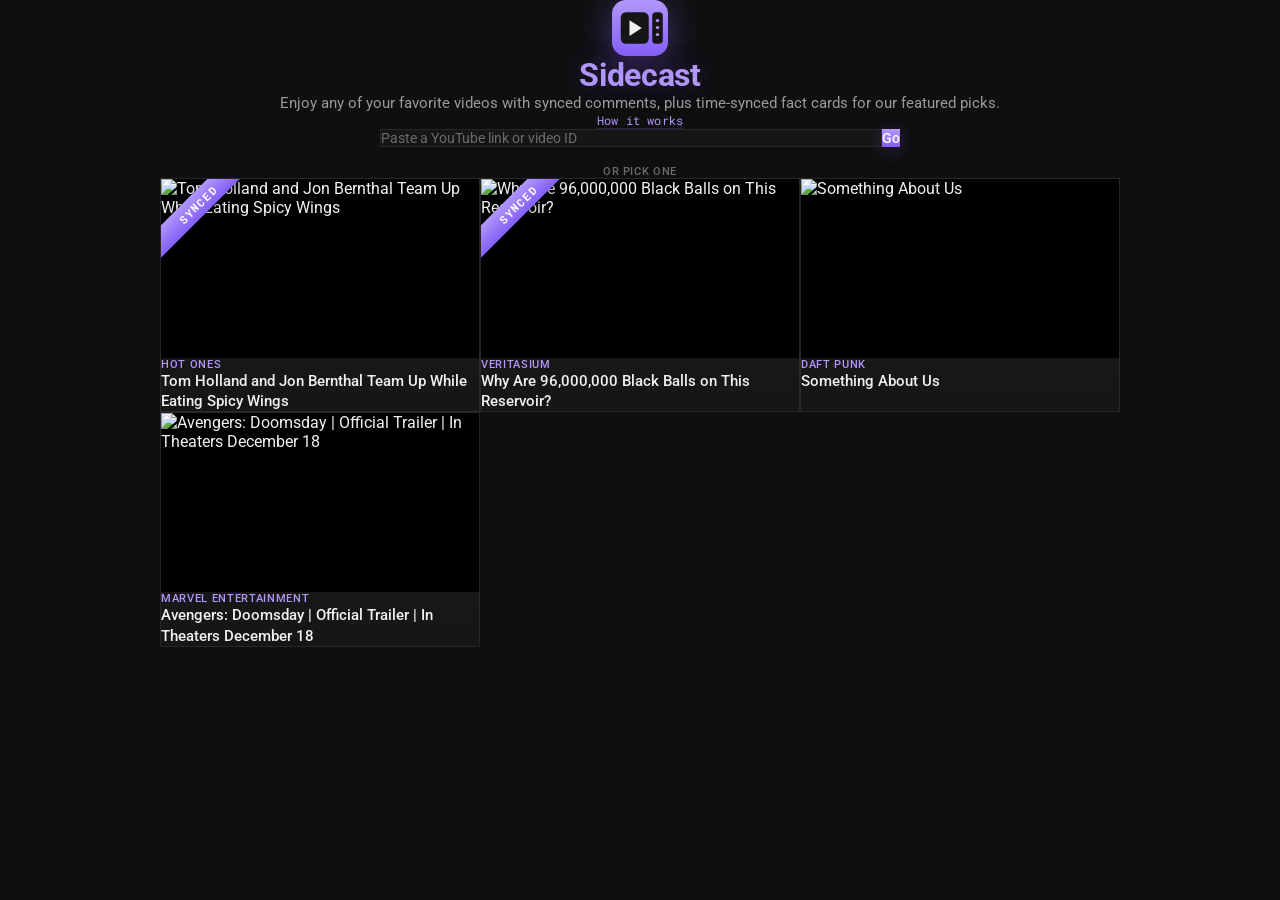
==== commit 235ff5b4: "add entrance and interaction animations across the app" ====
--- a/frontend/index.html
+++ b/frontend/index.html
@@ -8,11 +8,20 @@
   <link rel="preconnect" href="https://fonts.gstatic.com" crossorigin />
   <link
     rel="stylesheet"
-    href="https://fonts.googleapis.com/css2?family=Manrope:wght@400;500;700&family=IBM+Plex+Mono:wght@400;500&display=swap"
+    href="https://fonts.googleapis.com/css2?family=Roboto:wght@400;500;700&family=Roboto+Mono:wght@400;500&display=swap"
   />
   <link rel="stylesheet" href="https://unpkg.com/open-props" />
   <link rel="stylesheet" href="panel/panel.css" />
   <link rel="stylesheet" href="home.css" />
+  <script>
+    // Set before first paint so the entrance-animated elements (see home.css)
+    // start hidden instead of flashing visible-then-hidden-then-faded-in.
+    // The timeout is a hard fallback in case Motion's CDN import never
+    // resolves - the page must still reveal everything, just without the
+    // animation, rather than staying blank.
+    document.documentElement.classList.add("motion-pending");
+    setTimeout(() => document.documentElement.classList.remove("motion-pending"), 700);
+  </script>
 </head>
 <body>
   <img class="home-logo" src="favicon.svg" alt="" />
@@ -28,9 +37,9 @@
       aria-label="YouTube link or video ID"
       spellcheck="false"
     />
-    <button type="submit" id="paste-button" class="btn-primary">Go</button>
+    <button type="submit" id="paste-button">Go</button>
   </form>
-  <div class="paste-error" id="paste-error"></div>
+  <div class="paste-error" id="paste-error" role="status" aria-live="polite"></div>
 
   <div class="home-section-label">or pick one</div>
   <div class="video-grid" id="video-grid"></div>
@@ -40,7 +49,7 @@
       <a id="modal-back" class="icon-back-button" href="#" aria-label="Close" title="Close">&larr;</a>
       <div id="modal-thumb">
         <img id="modal-thumb-img" src="" alt="" />
-        <button id="modal-start-button" class="btn-primary btn-primary--lg" type="button">Start Sidecast</button>
+        <button id="modal-start-button" type="button">Start Sidecast</button>
       </div>
       <div id="modal-info">
         <div id="modal-channel"></div>
@@ -51,6 +60,14 @@
 
   <script type="module">
     import { API_BASE } from "./panel/panel.js";
+
+    // Pinned version, per Motion's own docs, rather than @latest - this page
+    // has to keep working unattended through the hackathon judging window,
+    // so a CDN import shouldn't be able to silently change behavior underneath it.
+    const motionReady = import("https://cdn.jsdelivr.net/npm/motion@13.1.1/+esm").catch((err) => {
+      console.error("Motion failed to load, entrance/modal animations are skipped", err);
+      return null;
+    });
 
     const VIDEOS = [
       {
@@ -117,6 +134,25 @@
       grid.appendChild(card);
     }
 
+    // Progressive enhancement: the page is fully usable the instant this
+    // script runs; the entrance animation just layers on top once Motion's
+    // CDN import resolves, however long that takes.
+    motionReady.then((motion) => {
+      document.documentElement.classList.remove("motion-pending");
+      if (!motion) return;
+      const { animate, stagger } = motion;
+      animate(
+        ".home-logo, .home-title, .home-tagline, .howto-link, .paste-form, .home-section-label",
+        { opacity: [0, 1], y: [10, 0] },
+        { duration: 0.4, delay: stagger(0.06), ease: "easeOut" }
+      );
+      animate(
+        ".video-card",
+        { opacity: [0, 1], y: [16, 0] },
+        { duration: 0.45, delay: stagger(0.06, { startDelay: 0.3 }), ease: "easeOut" }
+      );
+    });
+
     // Accepts the shapes people actually paste: a full watch URL, a share
     // link, a /shorts/ or /embed/ URL, or the bare 11-character ID.
     function parseVideoId(raw) {
@@ -186,6 +222,7 @@
     });
 
     const backdrop = document.getElementById("modal-backdrop");
+    const modalCard = document.getElementById("modal-card");
     const modalBack = document.getElementById("modal-back");
     const modalThumb = document.getElementById("modal-thumb");
     const modalThumbImg = document.getElementById("modal-thumb-img");
@@ -213,11 +250,27 @@
       modalStartButton.textContent = "Start Sidecast";
       modalBack.classList.remove("disabled");
       backdrop.classList.add("visible");
+
+      // A bare class-toggle opacity fade (still handled by CSS) reads as
+      // static; the card itself gets a springy pop on top of that so opening
+      // feels like something arriving, not just appearing.
+      motionReady.then((motion) => {
+        if (!motion) return;
+        motion.animate(
+          modalCard,
+          { opacity: [0, 1], scale: [0.92, 1] },
+          { type: "spring", bounce: 0.25, duration: 0.4 }
+        );
+      });
     }
 
     function closeModal() {
       if (isStarting) return;
       backdrop.classList.remove("visible");
+      motionReady.then((motion) => {
+        if (!motion) return;
+        motion.animate(modalCard, { opacity: [1, 0], scale: [1, 0.95] }, { duration: 0.15, ease: "easeIn" });
+      });
       activeVideo = null;
     }
 
--- a/frontend/panel/panel.css
+++ b/frontend/panel/panel.css
@@ -1,7 +1,22 @@
-@import url("../tokens.css");
-
-/* Color, type, elevation, and motion all live in tokens.css. Everything
- * below is component styling for the watch page and the comment panel. */
+:root {
+  /* Open Props --violet-5 / --violet-3 - a calibrated token, not a guessed hex */
+  --accent: #845ef7;
+  --accent-text: #b197fc;
+  --accent-soft: rgba(132, 94, 247, 0.14);
+  --accent-border: rgba(132, 94, 247, 0.22);
+  --accent-gradient: linear-gradient(180deg, var(--accent-text), var(--accent));
+
+  /* A thin top-edge highlight, the way light catches the top of a glossy
+     surface - layered onto box-shadow alongside a real shadow/glow, never
+     used alone. */
+  --gloss-highlight: inset 0 1px 0 rgba(255, 255, 255, 0.08);
+  --gloss-glow: 0 4px 18px rgba(132, 94, 247, 0.25);
+  --gloss-glow-strong: 0 6px 22px rgba(132, 94, 247, 0.4);
+
+  --font-ui: "Roboto", -apple-system, BlinkMacSystemFont, sans-serif;
+  --font-mono: "Roboto Mono", ui-monospace, "SFMono-Regular", monospace;
+}
+
 * {
   box-sizing: border-box;
 }
@@ -14,7 +29,7 @@
   position: relative;
   display: flex;
   height: 100vh;
-  background: var(--surface-page);
+  background: #0f0f0f;
   font-family: var(--font-ui);
 }
 
@@ -22,7 +37,7 @@
   width: 32px;
   height: 32px;
   animation: spin 1.1s linear infinite;
-  filter: drop-shadow(0 2px 10px rgba(var(--accent-rgb), 0.5));
+  filter: drop-shadow(0 2px 10px rgba(132, 94, 247, 0.5));
 }
 
 @keyframes spin {
@@ -31,64 +46,6 @@
   }
 }
 
-/* ---------------------------------------------------------------
- * Shared button: the accent-gradient/gloss look used by every primary
- * action (paste-form submit, start-feed, modal start). Component files
- * only add what's specific to their placement - a size, absolute
- * positioning, a form-flex rule - never the look itself, so all three
- * stay visually identical by construction instead of by discipline.
- * ------------------------------------------------------------- */
-.btn-primary {
-  --btn-size: var(--size-body);
-  display: inline-flex;
-  align-items: center;
-  justify-content: center;
-  padding: 11px 20px;
-  border: none;
-  border-radius: var(--radius-round);
-  background: var(--accent-gradient);
-  color: var(--text-on-accent);
-  font-family: var(--font-ui);
-  font-size: var(--btn-size);
-  font-weight: var(--weight-medium);
-  cursor: pointer;
-  box-shadow: var(--gloss-highlight), var(--gloss-glow);
-  transition: box-shadow var(--motion-hover), filter var(--motion-hover), transform var(--motion-spring);
-}
-
-.btn-primary--lg {
-  --btn-size: var(--size-md);
-  padding: 12px 24px;
-}
-
-.btn-primary:hover:not(:disabled) {
-  filter: brightness(1.08);
-  box-shadow: var(--gloss-highlight), var(--gloss-glow-strong);
-  transform: translateY(var(--lift-sm));
-}
-
-/* A quick press-down on the standard curve, then the release above springs
-   back past rest before settling - the only place in the app that
-   overshoots, reserved for the moment a primary action is actually taken. */
-.btn-primary:active:not(:disabled) {
-  filter: brightness(0.96);
-  transform: translateY(0) scale(0.97);
-  transition-duration: var(--dur-instant);
-  transition-timing-function: var(--ease-standard);
-}
-
-.btn-primary:focus-visible {
-  outline: none;
-  box-shadow: var(--gloss-highlight), var(--gloss-glow), 0 0 0 3px var(--accent-soft);
-}
-
-.btn-primary:disabled {
-  opacity: 0.6;
-  cursor: default;
-  transform: none;
-  filter: none;
-}
-
 #start-feed {
   height: 100%;
   display: flex;
@@ -100,12 +57,37 @@
   text-align: center;
 }
 
+#start-feed-button {
+  padding: 10px 20px;
+  border: none;
+  border-radius: var(--radius-2);
+  background: var(--accent-gradient);
+  color: #fff;
+  font-family: var(--font-ui);
+  font-size: 14px;
+  font-weight: 500;
+  cursor: pointer;
+  box-shadow: var(--gloss-highlight), var(--gloss-glow);
+  transition: box-shadow 0.15s var(--ease-2), transform 0.15s var(--ease-2), filter 0.15s var(--ease-2);
+}
+
+#start-feed-button:hover {
+  filter: brightness(1.08);
+  box-shadow: var(--gloss-highlight), var(--gloss-glow-strong);
+  transform: translateY(-1px);
+}
+
+#start-feed-button:active {
+  transform: translateY(0);
+  filter: brightness(0.96);
+}
+
 #start-feed-hint {
   max-width: 220px;
   font-family: var(--font-mono);
-  font-size: var(--size-xs);
-  color: var(--text-4);
-  line-height: var(--leading-normal);
+  font-size: 12px;
+  color: #9a9a9a;
+  line-height: 1.4;
 }
 
 #main {
@@ -125,8 +107,8 @@
   content: "";
   position: absolute;
   inset: 0 2px;
-  background: var(--line-control);
-  transition: background var(--motion-hover);
+  background: #303030;
+  transition: background 0.15s ease;
 }
 
 #divider:hover::after,
@@ -139,7 +121,7 @@
   align-items: center;
   gap: var(--size-3);
   padding: var(--size-3) var(--size-4);
-  border-bottom: 1px solid var(--line-strong);
+  border-bottom: 1px solid #272727;
 }
 
 /* Shared by the watch page's back-to-homepage arrow and the homepage
@@ -156,35 +138,18 @@
   background: linear-gradient(180deg, var(--accent-border), var(--accent-soft));
   border: 1px solid var(--accent-border);
   color: var(--accent-text);
-  font-size: var(--size-lg);
+  font-size: 16px;
   line-height: 1;
   text-decoration: none;
   box-shadow: var(--gloss-highlight);
-  backdrop-filter: var(--blur-chrome);
-  transition: box-shadow var(--motion-hover), background var(--motion-hover), transform var(--motion-hover);
+  backdrop-filter: blur(6px);
+  transition: box-shadow 0.15s var(--ease-2), background 0.15s var(--ease-2);
   cursor: pointer;
 }
 
 .icon-back-button:hover {
   background: linear-gradient(180deg, var(--accent-border), var(--accent-border));
   box-shadow: var(--gloss-highlight), var(--gloss-glow);
-  transform: translateY(var(--lift-sm));
-}
-
-.icon-back-button:active {
-  transform: translateY(0) scale(0.94);
-  transition-duration: var(--dur-instant);
-}
-
-.icon-back-button:focus-visible {
-  outline: none;
-  box-shadow: var(--gloss-highlight), var(--gloss-glow), 0 0 0 3px var(--accent-soft);
-}
-
-.icon-back-button.disabled {
-  opacity: 0.35;
-  pointer-events: none;
-  transform: none;
 }
 
 #video-meta {
@@ -193,17 +158,17 @@
 }
 
 #video-title {
-  font-size: var(--size-md);
-  font-weight: var(--weight-medium);
-  color: var(--text-1);
-  line-height: var(--leading-snug);
+  font-size: 15px;
+  font-weight: 500;
+  color: #f1f1f1;
+  line-height: 1.35;
 }
 
 #video-channel {
   margin-top: var(--size-1);
   font-family: var(--font-mono);
-  font-size: var(--size-xs);
-  color: var(--text-4);
+  font-size: 12px;
+  color: #aaa;
 }
 
 #player {
@@ -228,12 +193,12 @@
   gap: var(--size-2);
   padding: var(--size-3) var(--size-4);
   font-family: var(--font-mono);
-  font-size: var(--size-2xs);
-  font-weight: var(--weight-medium);
-  letter-spacing: var(--tracking-label);
+  font-size: 11px;
+  font-weight: 500;
+  letter-spacing: 0.06em;
   text-transform: uppercase;
   color: var(--accent-text);
-  border-bottom: 1px solid var(--line-strong);
+  border-bottom: 1px solid #272727;
 }
 
 /* Sits inline with "Streamed Chat", on the right - not its own row. */
@@ -248,36 +213,31 @@
   background: none;
   color: var(--accent-text);
   font-family: var(--font-mono);
-  font-size: var(--size-3xs);
-  font-weight: var(--weight-medium);
-  letter-spacing: var(--tracking-label);
+  font-size: 10px;
+  font-weight: 500;
+  letter-spacing: 0.06em;
   text-transform: uppercase;
   cursor: pointer;
-  transition: background var(--motion-hover);
+  transition: background 0.15s var(--ease-2);
 }
 
 .fact-timeline-toggle:hover,
 .fact-timeline-toggle.active {
   background: var(--accent-soft);
-}
-
-.fact-timeline-toggle:focus-visible {
-  outline: none;
-  box-shadow: 0 0 0 3px var(--accent-soft);
 }
 
 .fact-timeline-count {
   padding: 1px 6px;
   border-radius: var(--radius-round);
   background: var(--accent-border);
-  font-size: var(--size-3xs);
+  font-size: 10px;
 }
 
 .fact-timeline-toggle svg {
   flex: 0 0 auto;
   width: 12px;
   height: 12px;
-  transition: transform var(--motion-hover);
+  transition: transform 0.15s var(--ease-2);
 }
 
 .fact-timeline-toggle.active svg {
@@ -295,13 +255,13 @@
   z-index: 20;
   max-height: 320px;
   overflow-y: auto;
-  background: var(--surface-card);
-  border-bottom: 1px solid var(--line-strong);
-  box-shadow: var(--shadow-3);
+  background: linear-gradient(180deg, #1c1c1c, #161616);
+  border-bottom: 1px solid #272727;
+  box-shadow: 0 16px 32px rgba(0, 0, 0, 0.5);
   opacity: 0;
   pointer-events: none;
   transform: translateY(-6px);
-  transition: opacity var(--motion-hover), transform var(--motion-hover);
+  transition: opacity 0.15s var(--ease-2), transform 0.15s var(--ease-2);
 }
 
 .fact-timeline-list.visible {
@@ -317,21 +277,16 @@
   gap: var(--size-2);
   padding: var(--size-2) var(--size-4);
   border: none;
-  border-top: 1px solid var(--line-soft);
+  border-top: 1px solid #1e1e1e;
   background: none;
   color: inherit;
   text-align: left;
   cursor: pointer;
-  transition: background var(--dur-instant) var(--ease-standard);
+  transition: background 0.1s var(--ease-2);
 }
 
 .fact-timeline-item:hover {
   background: var(--accent-soft);
-}
-
-.fact-timeline-item:focus-visible {
-  outline: none;
-  box-shadow: inset 0 0 0 2px var(--accent-soft);
 }
 
 .fact-timeline-item-icon {
@@ -348,8 +303,8 @@
 .fact-timeline-item-headline {
   flex: 1;
   min-width: 0;
-  font-size: var(--size-xs);
-  color: var(--text-2);
+  font-size: 12px;
+  color: #e1e1e1;
   overflow: hidden;
   text-overflow: ellipsis;
   white-space: nowrap;
@@ -358,19 +313,19 @@
 .fact-timeline-item-time {
   flex: 0 0 auto;
   font-family: var(--font-mono);
-  font-size: var(--size-2xs);
+  font-size: 11px;
   color: var(--accent-text);
 }
 
 .fact-timeline-divider {
   padding: var(--size-2) var(--size-4) 4px;
-  border-top: 1px solid var(--line-soft);
-  font-family: var(--font-mono);
-  font-size: var(--size-3xs);
-  font-weight: var(--weight-medium);
-  letter-spacing: var(--tracking-label);
+  border-top: 1px solid #1e1e1e;
+  font-family: var(--font-mono);
+  font-size: 10px;
+  font-weight: 500;
+  letter-spacing: 0.06em;
   text-transform: uppercase;
-  color: var(--text-6);
+  color: #6b6b6b;
 }
 
 #panel {
@@ -387,31 +342,31 @@
 .loading {
   padding: var(--size-4);
   font-family: var(--font-mono);
-  font-size: var(--size-xs);
-  color: var(--text-4);
+  font-size: 12px;
+  color: #aaa;
 }
 
 .summary-card {
   padding: var(--size-4);
-  border-bottom: 1px solid var(--line-strong);
-  background: var(--surface-card);
-  box-shadow: var(--gloss-highlight-soft);
+  border-bottom: 1px solid #272727;
+  background: linear-gradient(180deg, #1c1c1c, #161616);
+  box-shadow: inset 0 1px 0 rgba(255, 255, 255, 0.04);
 }
 
 .summary-label {
   font-family: var(--font-mono);
-  font-size: var(--size-2xs);
-  font-weight: var(--weight-medium);
+  font-size: 11px;
+  font-weight: 500;
   text-transform: uppercase;
-  letter-spacing: var(--tracking-label);
-  color: var(--text-5);
+  letter-spacing: 0.06em;
+  color: #8a8a8a;
   margin-bottom: var(--size-2);
 }
 
 .summary-text {
-  font-size: var(--size-sm);
-  color: var(--text-2);
-  line-height: var(--leading-relaxed);
+  font-size: 13px;
+  color: #e1e1e1;
+  line-height: 1.5;
 }
 
 .comment-feed {
@@ -423,7 +378,24 @@
   display: flex;
   gap: var(--size-3);
   padding: var(--size-2) var(--size-4);
-  border-bottom: 1px solid var(--line-soft);
+  border-bottom: 1px solid #1e1e1e;
+}
+
+/* Applied only to comments inserted live via poll (see insertComment in
+   panel.js), not the initial frontloaded batch - those reveal via the scroll
+   glide already, so animating all of them in too would be redundant motion.
+   Curve generated by Motion's CSS spring generator (spring, duration 0.35s,
+   bounce 0.18) - a gentle settle rather than a hard cut-in for "new message
+   just arrived". */
+.comment-enter {
+  animation: comment-enter-in 650ms linear(0, 0.0831, 0.2573, 0.4484, 0.6193, 0.7554, 0.8552, 0.9233, 0.9665, 0.9916, 1.0046, 1.01, 1.0111, 1.0099, 1.0079, 1.0058, 1.004, 1.0025, 1.0015, 1.0008, 1.0003, 1);
+}
+
+@keyframes comment-enter-in {
+  from {
+    opacity: 0;
+    transform: translateY(8px);
+  }
 }
 
 .avatar {
@@ -432,7 +404,7 @@
   height: 32px;
   border-radius: var(--radius-round);
   object-fit: cover;
-  background: var(--line-strong);
+  background: #272727;
 }
 
 .comment-body {
@@ -449,21 +421,21 @@
 }
 
 .author {
-  font-weight: var(--weight-medium);
-  font-size: var(--size-sm);
-  color: var(--text-1);
+  font-weight: 500;
+  font-size: 13px;
+  color: #f1f1f1;
 }
 
 .posted-at {
   font-family: var(--font-mono);
-  font-size: var(--size-2xs);
-  color: var(--text-5);
+  font-size: 11px;
+  color: #8a8a8a;
 }
 
 .comment-text {
-  font-size: var(--size-sm);
-  color: var(--text-2);
-  line-height: var(--leading-normal);
+  font-size: 13px;
+  color: #e1e1e1;
+  line-height: 1.4;
   white-space: pre-wrap;
   overflow-wrap: anywhere;
 }
@@ -474,8 +446,8 @@
   gap: 4px;
   margin-top: var(--size-1);
   font-family: var(--font-mono);
-  font-size: var(--size-2xs);
-  color: var(--text-5);
+  font-size: 11px;
+  color: #8a8a8a;
 }
 
 .likes svg {
@@ -485,10 +457,10 @@
 
 .insight-card {
   padding: var(--size-2) var(--size-4);
-  border-bottom: 1px solid var(--line-soft);
-  background: linear-gradient(180deg, var(--accent-soft), rgba(var(--accent-rgb), 0.06));
+  border-bottom: 1px solid #1e1e1e;
+  background: linear-gradient(180deg, var(--accent-soft), rgba(132, 94, 247, 0.06));
   border-left: 3px solid var(--accent);
-  box-shadow: var(--gloss-highlight-soft);
+  box-shadow: inset 0 1px 0 rgba(255, 255, 255, 0.05);
 }
 
 .insight-label {
@@ -496,10 +468,10 @@
   align-items: center;
   gap: 4px;
   font-family: var(--font-mono);
-  font-size: var(--size-3xs);
-  font-weight: var(--weight-medium);
+  font-size: 10px;
+  font-weight: 500;
   text-transform: uppercase;
-  letter-spacing: var(--tracking-label);
+  letter-spacing: 0.06em;
   color: var(--accent-text);
   background: var(--accent-border);
   padding: 2px var(--size-2);
@@ -513,27 +485,27 @@
 }
 
 .insight-headline {
-  font-size: var(--size-body);
-  font-weight: var(--weight-bold);
-  color: var(--text-1);
-  line-height: var(--leading-tight);
+  font-size: 14px;
+  font-weight: 700;
+  color: #f1f1f1;
+  line-height: 1.3;
   margin-bottom: 4px;
 }
 
 .insight-video-reference {
-  font-size: var(--size-2xs);
+  font-size: 11px;
   font-style: italic;
-  color: var(--text-5);
-  line-height: var(--leading-normal);
+  color: #8a8a8a;
+  line-height: 1.4;
   margin-bottom: var(--size-2);
   padding-left: 6px;
   border-left: 2px solid var(--accent-border);
 }
 
 .insight-text {
-  font-size: var(--size-sm);
-  color: var(--accent-tint);
-  line-height: var(--leading-normal);
+  font-size: 13px;
+  color: #ede9fe;
+  line-height: 1.4;
 }
 
 .insight-source {
@@ -542,7 +514,7 @@
   gap: 4px;
   margin-top: var(--size-2);
   font-family: var(--font-mono);
-  font-size: var(--size-2xs);
+  font-size: 11px;
   color: var(--accent-text);
   text-decoration: none;
 }
@@ -554,12 +526,6 @@
 
 .insight-source:hover {
   text-decoration: underline;
-}
-
-.insight-source:focus-visible {
-  outline: none;
-  box-shadow: 0 0 0 3px var(--accent-soft);
-  border-radius: var(--radius-1);
 }
 
 .jump-to-current {
@@ -574,17 +540,17 @@
   border: 1px solid var(--accent-border);
   border-radius: var(--radius-round);
   background: linear-gradient(180deg, var(--accent-border), var(--accent-soft));
-  backdrop-filter: var(--blur-chrome);
-  color: var(--accent-text);
-  font-family: var(--font-mono);
-  font-size: var(--size-xs);
-  font-weight: var(--weight-medium);
+  backdrop-filter: blur(6px);
+  color: var(--accent-text);
+  font-family: var(--font-mono);
+  font-size: 12px;
+  font-weight: 500;
   cursor: pointer;
-  box-shadow: var(--gloss-highlight), var(--shadow-2), var(--gloss-glow);
+  box-shadow: var(--gloss-highlight), 0 4px 14px rgba(0, 0, 0, 0.35), var(--gloss-glow);
   opacity: 0;
   pointer-events: none;
   transform: translate(-50%, 8px);
-  transition: opacity var(--motion-enter), transform var(--motion-enter);
+  transition: opacity 0.2s var(--ease-2), transform 0.2s var(--ease-2);
 }
 
 .jump-to-current.visible {
@@ -593,15 +559,6 @@
   transform: translate(-50%, 0);
 }
 
-.jump-to-current:hover {
-  box-shadow: var(--gloss-highlight), var(--shadow-2), var(--gloss-glow-strong);
-}
-
-.jump-to-current:focus-visible {
-  outline: none;
-  box-shadow: var(--gloss-highlight), var(--shadow-2), var(--gloss-glow), 0 0 0 3px var(--accent-soft);
-}
-
 .jump-to-current svg {
   width: 14px;
   height: 14px;
--- a/frontend/home.css
+++ b/frontend/home.css
@@ -1,55 +1,62 @@
 body {
   margin: 0;
   min-height: 100vh;
-  background: var(--surface-page);
+  background: #0f0f0f;
   font-family: var(--font-ui);
-  color: var(--text-1);
+  color: #f1f1f1;
   display: flex;
   flex-direction: column;
   align-items: center;
   padding: var(--size-8) var(--size-4);
 }
 
+/* Held at opacity 0 until Motion loads and runs the entrance animation (see
+   index.html) - the `html.motion-pending` gate has a hard timeout fallback
+   so a slow/blocked CDN still reveals everything, just without the animation. */
+html.motion-pending .home-logo,
+html.motion-pending .home-title,
+html.motion-pending .home-tagline,
+html.motion-pending .howto-link,
+html.motion-pending .paste-form,
+html.motion-pending .home-section-label,
+html.motion-pending .video-card {
+  opacity: 0;
+}
+
 .home-logo {
   width: 56px;
   height: 56px;
-  filter: drop-shadow(0 4px 18px rgba(var(--accent-rgb), 0.45));
+  filter: drop-shadow(0 4px 18px rgba(132, 94, 247, 0.45));
 }
 
 .home-title {
   margin-top: var(--size-3);
-  font-size: var(--size-display);
-  font-weight: var(--weight-bold);
-  letter-spacing: var(--tracking-display);
+  font-size: 32px;
+  font-weight: 700;
+  letter-spacing: -0.01em;
   color: var(--accent-text);
-  text-shadow: 0 0 28px rgba(var(--accent-rgb), 0.35);
+  text-shadow: 0 0 28px rgba(132, 94, 247, 0.35);
 }
 
 .home-tagline {
   margin-top: var(--size-2);
-  color: var(--text-4);
-  font-size: var(--size-md);
+  color: #9a9a9a;
+  font-size: 15px;
 }
 
 .howto-link {
   margin-top: var(--size-3);
   color: var(--accent-text);
   font-family: var(--font-mono);
-  font-size: var(--size-xs);
-  letter-spacing: var(--tracking-label);
+  font-size: 12px;
+  letter-spacing: 0.02em;
   text-decoration: none;
   border-bottom: 1px solid var(--accent-border);
-  transition: border-color var(--motion-hover);
+  transition: border-color 0.15s var(--ease-2);
 }
 
 .howto-link:hover {
   border-color: var(--accent-text);
-}
-
-.howto-link:focus-visible {
-  outline: none;
-  box-shadow: 0 0 0 3px var(--accent-soft);
-  border-radius: var(--radius-1);
 }
 
 .paste-form {
@@ -65,61 +72,63 @@
   min-width: 0;
   padding: 11px var(--size-4);
   border-radius: var(--radius-round);
-  border: 1px solid var(--line-strong);
-  background: var(--surface-sunken);
-  color: var(--text-1);
+  border: 1px solid #272727;
+  background: #161616;
+  color: #f1f1f1;
   font-family: var(--font-ui);
-  font-size: var(--size-body);
-  transition: border-color var(--motion-hover), box-shadow var(--motion-hover);
+  font-size: 14px;
+  transition: border-color 0.15s var(--ease-2), box-shadow 0.15s var(--ease-2);
 }
 
 #paste-input::placeholder {
-  color: var(--text-6);
-}
-
-#paste-input:focus-visible {
+  color: #6b6b6b;
+}
+
+#paste-input:focus {
   outline: none;
   border-color: var(--accent-border);
-  box-shadow: var(--gloss-glow), 0 0 0 3px var(--accent-soft);
-}
-
-/* .btn-primary (panel.css) supplies the look; only the form-flex rule and
-   the loading pulse are specific to this button. */
+  box-shadow: var(--gloss-glow);
+}
+
 #paste-button {
   flex: none;
-}
-
-@keyframes paste-button-pulse {
-  0%,
-  100% {
-    opacity: 0.4;
-  }
-  50% {
-    opacity: 0.75;
-  }
-}
-
-/* Runs for exactly the lookup window - the button is disabled only while
-   the "?" placeholder is up, so the pulse itself is the loading signal
-   instead of a separate spinner. */
+  padding: 11px var(--size-5);
+  border: none;
+  border-radius: var(--radius-round);
+  background: var(--accent-gradient);
+  color: #fff;
+  font-family: var(--font-ui);
+  font-size: 14px;
+  font-weight: 500;
+  cursor: pointer;
+  box-shadow: var(--gloss-highlight), var(--gloss-glow);
+  transition: filter 0.15s var(--ease-2), transform 0.15s var(--ease-2);
+}
+
+#paste-button:hover:not(:disabled) {
+  filter: brightness(1.08);
+  transform: translateY(-1px);
+}
+
 #paste-button:disabled {
-  animation: paste-button-pulse var(--dur-ambient) var(--ease-standard) infinite;
+  opacity: 0.6;
+  cursor: default;
 }
 
 .paste-error {
   margin-top: var(--size-2);
   min-height: 18px;
-  font-size: var(--size-sm);
-  color: var(--danger);
+  font-size: 13px;
+  color: #f2777a;
 }
 
 .home-section-label {
   margin-top: var(--size-5);
-  font-size: var(--size-2xs);
-  font-weight: var(--weight-medium);
-  letter-spacing: var(--tracking-label);
+  font-size: 11px;
+  font-weight: 500;
+  letter-spacing: 0.06em;
   text-transform: uppercase;
-  color: var(--text-6);
+  color: #6b6b6b;
 }
 
 .video-grid {
@@ -136,24 +145,18 @@
   flex-direction: column;
   border-radius: var(--radius-3);
   overflow: hidden;
-  background: var(--surface-card);
-  border: 1px solid var(--line-strong);
+  background: linear-gradient(180deg, #1c1c1c, #161616);
+  border: 1px solid #272727;
   text-decoration: none;
   color: inherit;
-  box-shadow: var(--gloss-highlight-soft);
-  transition: border-color var(--motion-hover), transform var(--motion-glide), box-shadow var(--motion-hover);
+  box-shadow: inset 0 1px 0 rgba(255, 255, 255, 0.04);
+  transition: border-color 0.15s var(--ease-2), transform 0.15s var(--ease-2), box-shadow 0.15s var(--ease-2);
 }
 
 .video-card:hover {
   border-color: var(--accent-border);
-  transform: translateY(var(--lift-md));
-  box-shadow: var(--gloss-highlight-soft), var(--gloss-glow);
-}
-
-.video-card:focus-visible {
-  outline: none;
-  border-color: var(--accent-border);
-  box-shadow: var(--gloss-highlight-soft), var(--gloss-glow), 0 0 0 3px var(--accent-soft);
+  transform: translateY(-2px);
+  box-shadow: inset 0 1px 0 rgba(255, 255, 255, 0.04), var(--gloss-glow);
 }
 
 .video-card:hover .video-thumb img {
@@ -172,7 +175,7 @@
   height: 100%;
   object-fit: cover;
   display: block;
-  transition: transform var(--motion-glide);
+  transition: transform 0.2s var(--ease-2);
 }
 
 /* A corner ribbon, not a subtle icon - this is the whole point of the
@@ -184,18 +187,18 @@
   width: 150px;
   transform: rotate(-45deg);
   background: var(--accent-gradient);
-  box-shadow: var(--shadow-1);
+  box-shadow: 0 2px 10px rgba(0, 0, 0, 0.4);
   text-align: center;
 }
 
 .sync-badge span {
   display: block;
   padding: 4px 0;
-  color: var(--text-on-accent);
+  color: #fff;
   font-family: var(--font-mono);
-  font-size: var(--size-2xs);
-  font-weight: var(--weight-bold);
-  letter-spacing: var(--tracking-ribbon);
+  font-size: 11px;
+  font-weight: 700;
+  letter-spacing: 0.1em;
   text-transform: uppercase;
 }
 
@@ -207,17 +210,17 @@
 }
 
 .video-channel {
-  font-size: var(--size-2xs);
-  font-weight: var(--weight-medium);
-  letter-spacing: var(--tracking-label);
+  font-size: 11px;
+  font-weight: 500;
+  letter-spacing: 0.06em;
   text-transform: uppercase;
   color: var(--accent-text);
 }
 
 .video-title {
-  font-size: var(--size-md);
-  font-weight: var(--weight-medium);
-  line-height: var(--leading-snug);
+  font-size: 15px;
+  font-weight: 500;
+  line-height: 1.35;
 }
 
 #modal-backdrop {
@@ -228,10 +231,10 @@
   align-items: center;
   justify-content: center;
   background: rgba(0, 0, 0, 0.6);
-  backdrop-filter: var(--blur-scrim);
+  backdrop-filter: blur(4px);
   opacity: 0;
   pointer-events: none;
-  transition: opacity var(--motion-hover);
+  transition: opacity 0.15s var(--ease-2);
 }
 
 #modal-backdrop.visible {
@@ -246,9 +249,9 @@
   margin: var(--size-4);
   border-radius: var(--radius-3);
   overflow: hidden;
-  background: var(--surface-card);
+  background: linear-gradient(180deg, #1c1c1c, #161616);
   border: 1px solid var(--accent-border);
-  box-shadow: var(--gloss-highlight-soft), var(--shadow-4), var(--gloss-glow);
+  box-shadow: inset 0 1px 0 rgba(255, 255, 255, 0.04), 0 20px 60px rgba(0, 0, 0, 0.5), var(--gloss-glow);
 }
 
 #modal-back {
@@ -256,6 +259,12 @@
   top: var(--size-3);
   left: var(--size-3);
   z-index: 2;
+  transition: opacity 0.15s var(--ease-2);
+}
+
+#modal-back.disabled {
+  opacity: 0.35;
+  pointer-events: none;
 }
 
 #modal-thumb {
@@ -280,30 +289,30 @@
   object-fit: contain;
 }
 
-/* .btn-primary + .btn-primary--lg (panel.css) supply the look. Centering
-   is keyed to the structural position (any primary button inside a modal
-   thumb overlays it) rather than to id="modal-start-button" specifically,
-   so the same markup works unmodified wherever a start button sits over a
-   thumbnail - including the gallery's standalone specimen. */
-#modal-thumb .btn-primary {
+#modal-start-button {
   position: absolute;
   top: 50%;
   left: 50%;
   transform: translate(-50%, -50%);
-  box-shadow: var(--gloss-highlight), var(--shadow-2), var(--gloss-glow-strong);
-}
-
-#modal-thumb .btn-primary:hover:not(:disabled) {
-  transform: translate(-50%, -50%) translateY(var(--lift-sm));
-}
-
-#modal-thumb .btn-primary:active:not(:disabled) {
-  transform: translate(-50%, -50%) scale(0.97);
-}
-
-/* Hidden entirely rather than dimmed while the modal-loading overlay is
-   up - a dimmed-but-present button would suggest it's still clickable. */
-#modal-thumb .btn-primary:disabled {
+  padding: 12px 24px;
+  border: none;
+  border-radius: var(--radius-round);
+  background: var(--accent-gradient);
+  color: #fff;
+  font-family: var(--font-ui);
+  font-size: 15px;
+  font-weight: 500;
+  cursor: pointer;
+  box-shadow: var(--gloss-highlight), 0 6px 20px rgba(0, 0, 0, 0.45), var(--gloss-glow-strong);
+  transition: filter 0.15s var(--ease-2), transform 0.15s var(--ease-2);
+}
+
+#modal-start-button:hover {
+  filter: brightness(1.08);
+  transform: translate(-50%, -50%) translateY(-1px);
+}
+
+#modal-start-button:disabled {
   opacity: 0;
   pointer-events: none;
 }
@@ -318,8 +327,8 @@
   gap: var(--size-3);
   background: rgba(0, 0, 0, 0.55);
   font-family: var(--font-mono);
-  font-size: var(--size-sm);
-  color: var(--accent-tint);
+  font-size: 13px;
+  color: #ede9fe;
 }
 
 #modal-info {
@@ -327,16 +336,16 @@
 }
 
 #modal-channel {
-  font-size: var(--size-2xs);
-  font-weight: var(--weight-medium);
-  letter-spacing: var(--tracking-label);
+  font-size: 11px;
+  font-weight: 500;
+  letter-spacing: 0.06em;
   text-transform: uppercase;
   color: var(--accent-text);
 }
 
 #modal-title {
   margin-top: var(--size-1);
-  font-size: var(--size-md);
-  font-weight: var(--weight-medium);
-  line-height: var(--leading-snug);
-}
+  font-size: 15px;
+  font-weight: 500;
+  line-height: 1.35;
+}
